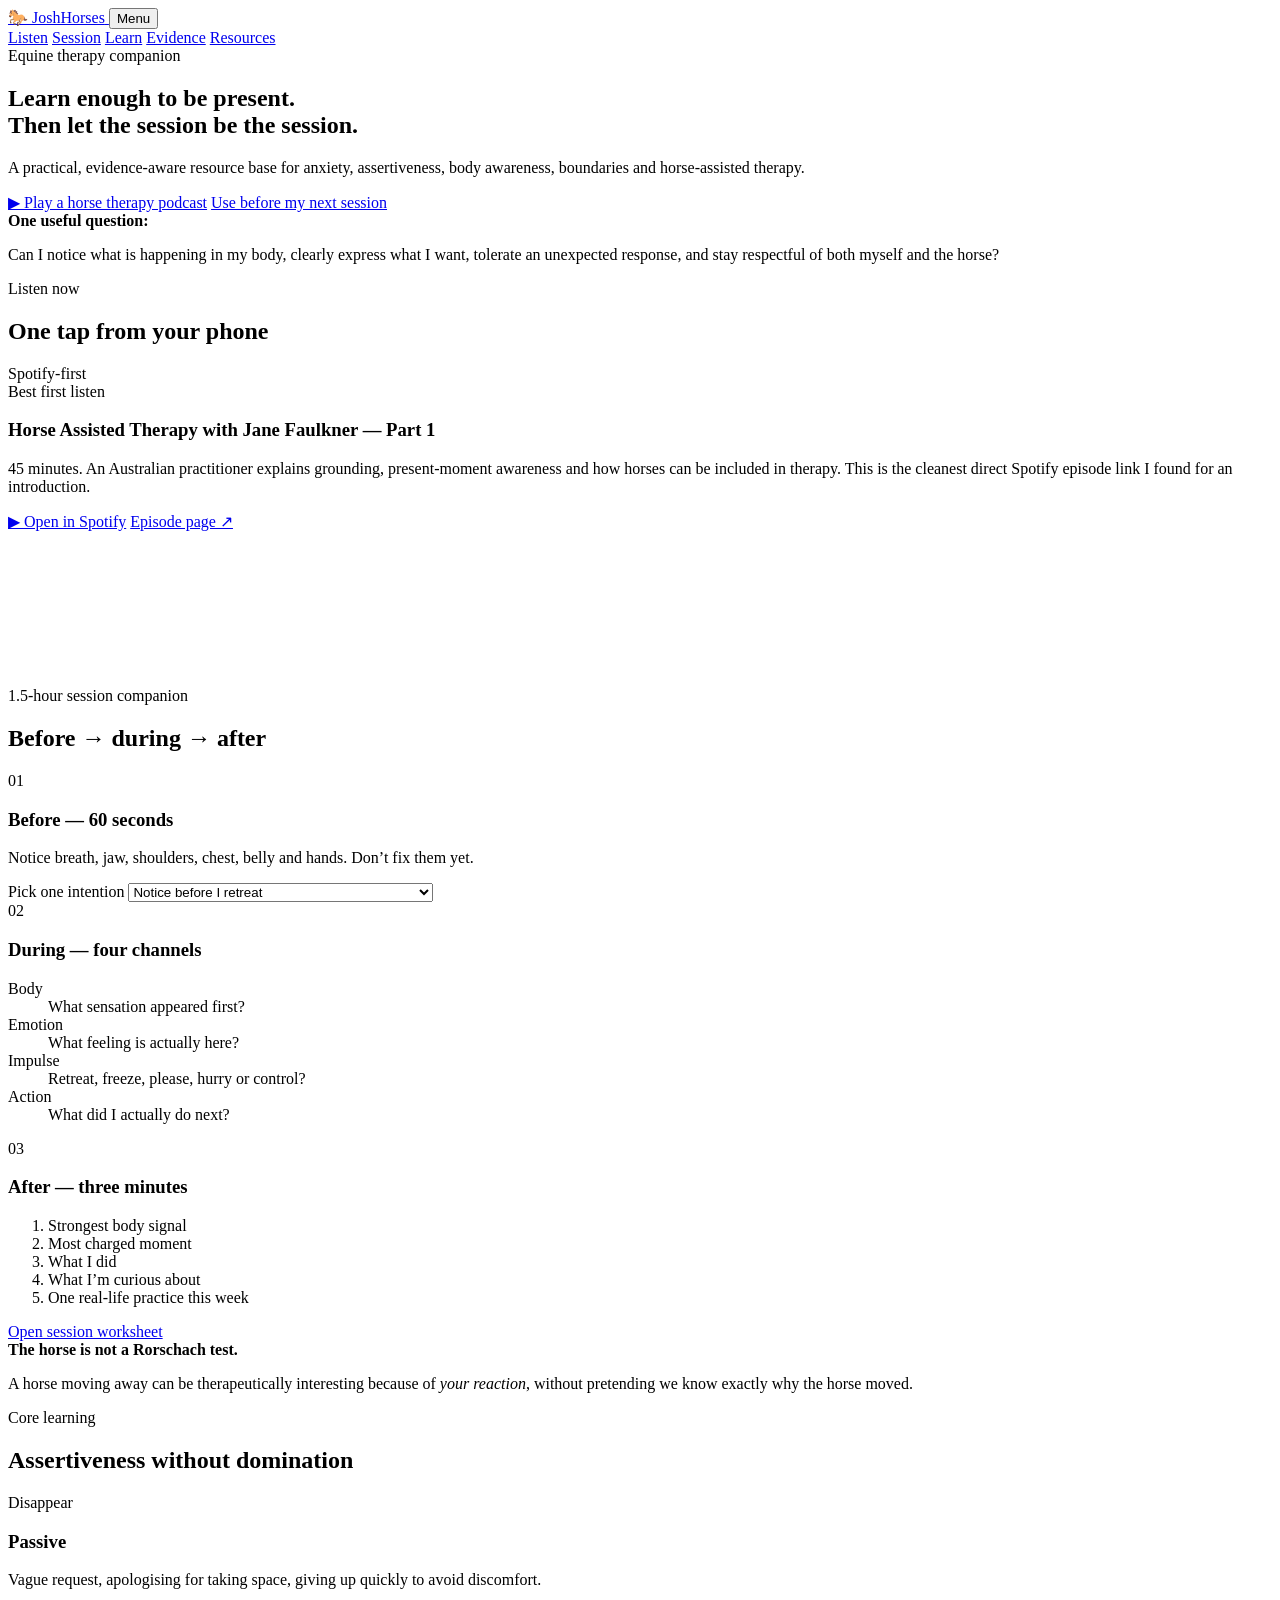
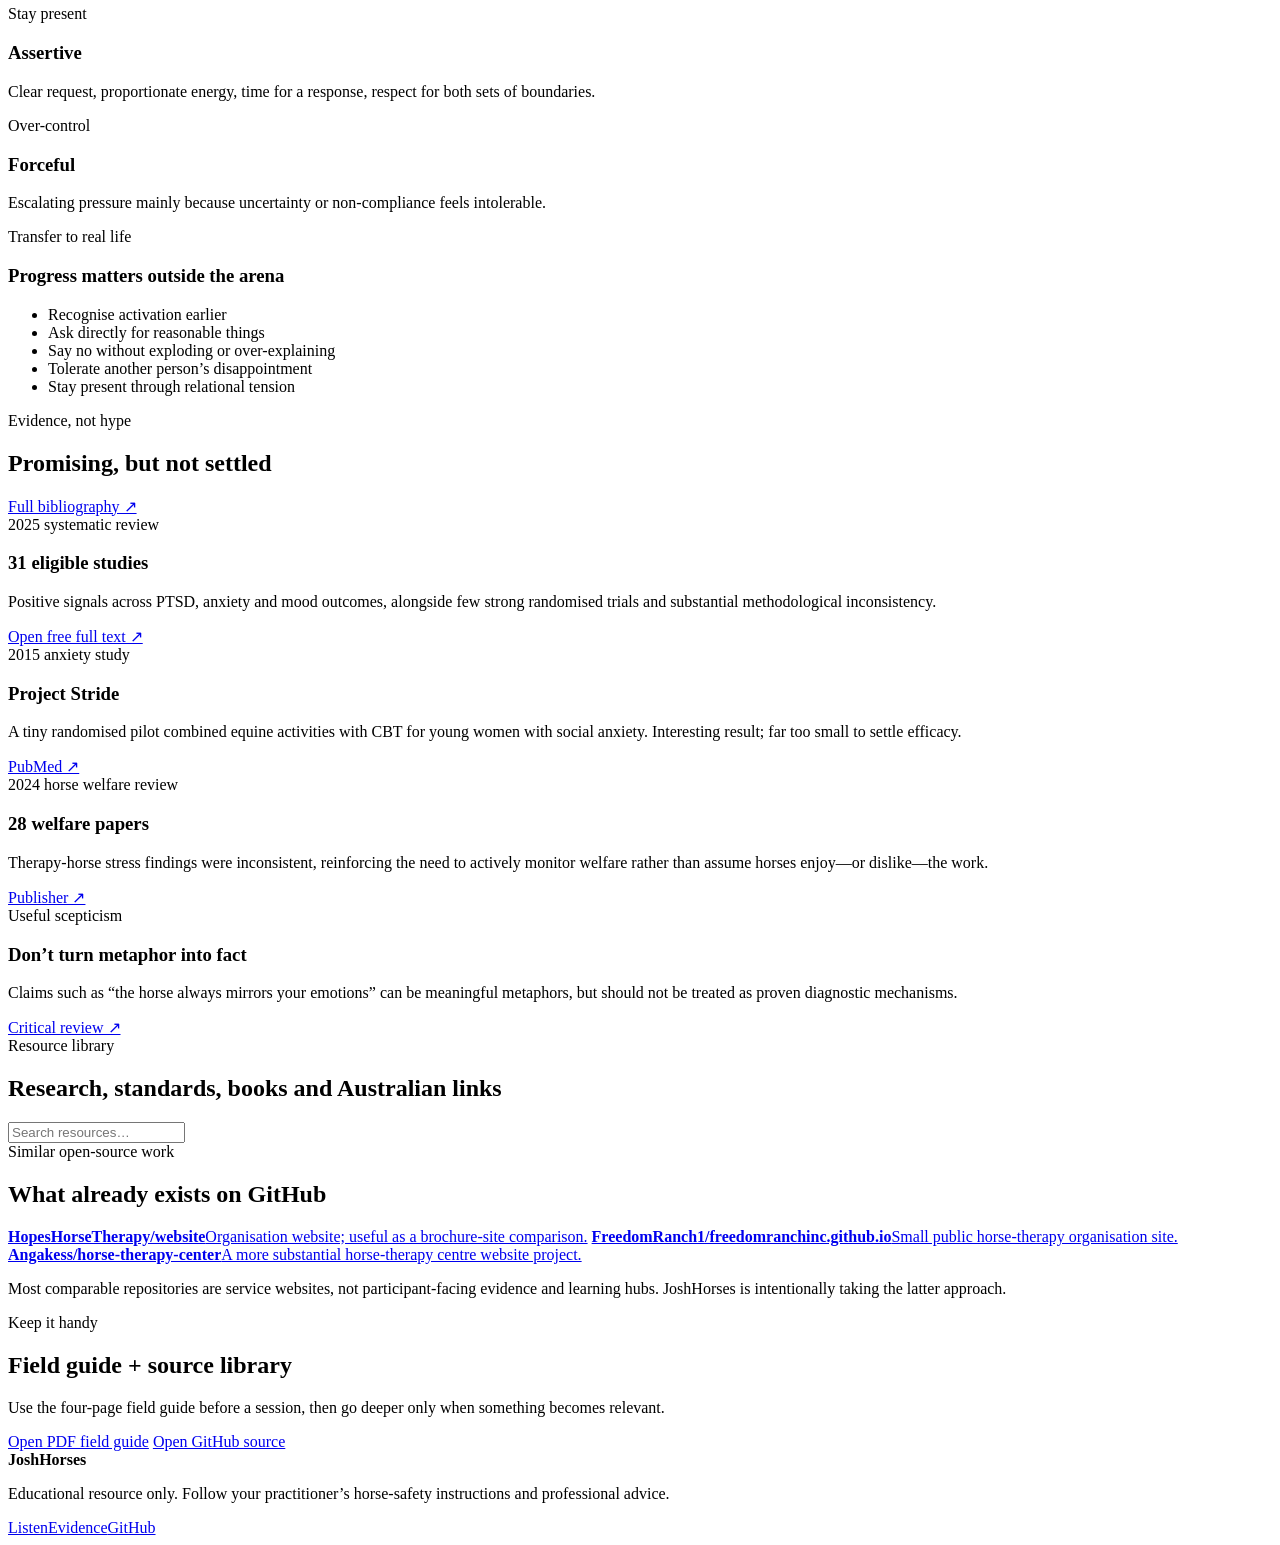
==== index.html @ ecd396d7 "Add mobile-first JoshHorses website" ====
<!doctype html>
<html lang="en-AU">
<head>
  <meta charset="utf-8" />
  <meta name="viewport" content="width=device-width, initial-scale=1, viewport-fit=cover" />
  <meta name="theme-color" content="#15382f" />
  <meta name="description" content="JoshHorses — a mobile-first equine-assisted therapy resource hub for listening, learning and session reflection." />
  <title>JoshHorses — Equine Therapy Companion</title>
  <link rel="preconnect" href="https://open.spotify.com" />
  <link rel="stylesheet" href="./styles.css" />
</head>
<body>
  <header class="topbar">
    <a class="brand" href="#home" aria-label="JoshHorses home">
      <span class="brand-mark" aria-hidden="true">🐎</span>
      <span>JoshHorses</span>
    </a>
    <button class="menu-btn" id="menuBtn" aria-expanded="false" aria-controls="mobileNav">Menu</button>
  </header>

  <nav class="mobile-nav" id="mobileNav" aria-label="Primary navigation">
    <a href="#listen">Listen</a>
    <a href="#session">Session</a>
    <a href="#learn">Learn</a>
    <a href="#evidence">Evidence</a>
    <a href="#resources">Resources</a>
  </nav>

  <main id="home">
    <section class="hero shell">
      <div class="eyebrow">Equine therapy companion</div>
      <h1>Learn enough to be present.<br><span>Then let the session be the session.</span></h1>
      <p class="lead">A practical, evidence-aware resource base for anxiety, assertiveness, body awareness, boundaries and horse-assisted therapy.</p>
      <div class="hero-actions">
        <a class="button primary" href="#listen">▶ Play a horse therapy podcast</a>
        <a class="button secondary" href="#session">Use before my next session</a>
      </div>
      <div class="principle-card">
        <strong>One useful question:</strong>
        <p>Can I notice what is happening in my body, clearly express what I want, tolerate an unexpected response, and stay respectful of both myself and the horse?</p>
      </div>
    </section>

    <section class="section shell" id="listen">
      <div class="section-heading">
        <div>
          <div class="eyebrow">Listen now</div>
          <h2>One tap from your phone</h2>
        </div>
        <span class="pill">Spotify-first</span>
      </div>

      <article class="featured-player">
        <div class="player-copy">
          <span class="rank">Best first listen</span>
          <h3>Horse Assisted Therapy with Jane Faulkner — Part 1</h3>
          <p>45 minutes. An Australian practitioner explains grounding, present-moment awareness and how horses can be included in therapy. This is the cleanest direct Spotify episode link I found for an introduction.</p>
          <div class="button-row">
            <a class="button primary" href="https://open.spotify.com/episode/5wGPapGp6mo71b4FYA3wBO" target="_blank" rel="noopener">▶ Open in Spotify</a>
            <a class="text-link" href="https://open.spotify.com/episode/5wGPapGp6mo71b4FYA3wBO" target="_blank" rel="noopener">Episode page ↗</a>
          </div>
        </div>
        <div class="embed-wrap">
          <iframe title="Spotify episode: Horse Assisted Therapy with Jane Faulkner" style="border-radius:12px" src="https://open.spotify.com/embed/episode/5wGPapGp6mo71b4FYA3wBO?utm_source=generator&theme=0" width="100%" height="152" frameborder="0" allowfullscreen="" allow="autoplay; clipboard-write; encrypted-media; fullscreen; picture-in-picture" loading="lazy"></iframe>
        </div>
      </article>

      <div class="podcast-grid" id="podcastGrid"></div>
    </section>

    <section class="section alt" id="session">
      <div class="shell">
        <div class="section-heading">
          <div>
            <div class="eyebrow">1.5-hour session companion</div>
            <h2>Before → during → after</h2>
          </div>
        </div>
        <div class="session-grid">
          <article class="step-card">
            <span class="step-num">01</span>
            <h3>Before — 60 seconds</h3>
            <p>Notice breath, jaw, shoulders, chest, belly and hands. Don’t fix them yet.</p>
            <label class="mini-label" for="intention">Pick one intention</label>
            <select id="intention">
              <option>Notice before I retreat</option>
              <option>Make one clear request</option>
              <option>Use enough energy without becoming forceful</option>
              <option>Notice what “no” feels like</option>
              <option>Stay present when I do not know what to do</option>
              <option>Let the horse respond instead of forcing a result</option>
            </select>
          </article>
          <article class="step-card">
            <span class="step-num">02</span>
            <h3>During — four channels</h3>
            <dl class="channels">
              <div><dt>Body</dt><dd>What sensation appeared first?</dd></div>
              <div><dt>Emotion</dt><dd>What feeling is actually here?</dd></div>
              <div><dt>Impulse</dt><dd>Retreat, freeze, please, hurry or control?</dd></div>
              <div><dt>Action</dt><dd>What did I actually do next?</dd></div>
            </dl>
          </article>
          <article class="step-card">
            <span class="step-num">03</span>
            <h3>After — three minutes</h3>
            <ol class="compact-list">
              <li>Strongest body signal</li>
              <li>Most charged moment</li>
              <li>What I did</li>
              <li>What I’m curious about</li>
              <li>One real-life practice this week</li>
            </ol>
            <a class="button small secondary" href="https://github.com/joshualparris/JoshHorses/blob/main/worksheets/session-notes.txt" target="_blank" rel="noopener">Open session worksheet</a>
          </article>
        </div>
        <aside class="callout warning">
          <strong>The horse is not a Rorschach test.</strong>
          <p>A horse moving away can be therapeutically interesting because of <em>your reaction</em>, without pretending we know exactly why the horse moved.</p>
        </aside>
      </div>
    </section>

    <section class="section shell" id="learn">
      <div class="section-heading">
        <div>
          <div class="eyebrow">Core learning</div>
          <h2>Assertiveness without domination</h2>
        </div>
      </div>
      <div class="spectrum">
        <article><span class="spectrum-label">Disappear</span><h3>Passive</h3><p>Vague request, apologising for taking space, giving up quickly to avoid discomfort.</p></article>
        <article class="center"><span class="spectrum-label">Stay present</span><h3>Assertive</h3><p>Clear request, proportionate energy, time for a response, respect for both sets of boundaries.</p></article>
        <article><span class="spectrum-label">Over-control</span><h3>Forceful</h3><p>Escalating pressure mainly because uncertainty or non-compliance feels intolerable.</p></article>
      </div>
      <div class="transfer-card">
        <div>
          <span class="eyebrow">Transfer to real life</span>
          <h3>Progress matters outside the arena</h3>
        </div>
        <ul class="check-list">
          <li>Recognise activation earlier</li>
          <li>Ask directly for reasonable things</li>
          <li>Say no without exploding or over-explaining</li>
          <li>Tolerate another person’s disappointment</li>
          <li>Stay present through relational tension</li>
        </ul>
      </div>
    </section>

    <section class="section alt" id="evidence">
      <div class="shell">
        <div class="section-heading">
          <div>
            <div class="eyebrow">Evidence, not hype</div>
            <h2>Promising, but not settled</h2>
          </div>
          <a class="text-link" href="https://github.com/joshualparris/JoshHorses/blob/main/resources/research-bibliography.md" target="_blank" rel="noopener">Full bibliography ↗</a>
        </div>
        <div class="evidence-grid">
          <article class="evidence-card strong"><span>2025 systematic review</span><h3>31 eligible studies</h3><p>Positive signals across PTSD, anxiety and mood outcomes, alongside few strong randomised trials and substantial methodological inconsistency.</p><a href="https://pmc.ncbi.nlm.nih.gov/articles/PMC12410245/" target="_blank" rel="noopener">Open free full text ↗</a></article>
          <article class="evidence-card"><span>2015 anxiety study</span><h3>Project Stride</h3><p>A tiny randomised pilot combined equine activities with CBT for young women with social anxiety. Interesting result; far too small to settle efficacy.</p><a href="https://pubmed.ncbi.nlm.nih.gov/26386749/" target="_blank" rel="noopener">PubMed ↗</a></article>
          <article class="evidence-card"><span>2024 horse welfare review</span><h3>28 welfare papers</h3><p>Therapy-horse stress findings were inconsistent, reinforcing the need to actively monitor welfare rather than assume horses enjoy—or dislike—the work.</p><a href="https://www.sciencedirect.com/science/article/pii/S0168159124002727" target="_blank" rel="noopener">Publisher ↗</a></article>
          <article class="evidence-card sceptical"><span>Useful scepticism</span><h3>Don’t turn metaphor into fact</h3><p>Claims such as “the horse always mirrors your emotions” can be meaningful metaphors, but should not be treated as proven diagnostic mechanisms.</p><a href="https://pubmed.ncbi.nlm.nih.gov/24953870/" target="_blank" rel="noopener">Critical review ↗</a></article>
        </div>
      </div>
    </section>

    <section class="section shell" id="resources">
      <div class="section-heading">
        <div>
          <div class="eyebrow">Resource library</div>
          <h2>Research, standards, books and Australian links</h2>
        </div>
        <input class="search" id="resourceSearch" type="search" placeholder="Search resources…" aria-label="Search resources" />
      </div>
      <div class="filter-row" id="filterRow" aria-label="Resource filters"></div>
      <div class="resource-grid" id="resourceGrid"></div>
    </section>

    <section class="section alt" id="repos">
      <div class="shell">
        <div class="section-heading">
          <div>
            <div class="eyebrow">Similar open-source work</div>
            <h2>What already exists on GitHub</h2>
          </div>
        </div>
        <div class="repo-grid">
          <a class="repo-card" href="https://github.com/HopesHorseTherapy/website" target="_blank" rel="noopener"><strong>HopesHorseTherapy/website</strong><span>Organisation website; useful as a brochure-site comparison.</span></a>
          <a class="repo-card" href="https://github.com/FreedomRanch1/freedomranchinc.github.io" target="_blank" rel="noopener"><strong>FreedomRanch1/freedomranchinc.github.io</strong><span>Small public horse-therapy organisation site.</span></a>
          <a class="repo-card" href="https://github.com/Angakess/horse-therapy-center" target="_blank" rel="noopener"><strong>Angakess/horse-therapy-center</strong><span>A more substantial horse-therapy centre website project.</span></a>
        </div>
        <p class="muted">Most comparable repositories are service websites, not participant-facing evidence and learning hubs. JoshHorses is intentionally taking the latter approach.</p>
      </div>
    </section>

    <section class="section shell download-panel">
      <div>
        <div class="eyebrow">Keep it handy</div>
        <h2>Field guide + source library</h2>
        <p>Use the four-page field guide before a session, then go deeper only when something becomes relevant.</p>
      </div>
      <div class="download-actions">
        <a class="button primary" href="./downloads/JoshHorses_Field_Guide.pdf" target="_blank">Open PDF field guide</a>
        <a class="button secondary" href="https://github.com/joshualparris/JoshHorses" target="_blank" rel="noopener">Open GitHub source</a>
      </div>
    </section>
  </main>

  <footer class="footer">
    <div class="shell footer-inner">
      <div><strong>JoshHorses</strong><p>Educational resource only. Follow your practitioner’s horse-safety instructions and professional advice.</p></div>
      <div class="footer-links"><a href="#listen">Listen</a><a href="#evidence">Evidence</a><a href="https://github.com/joshualparris/JoshHorses" target="_blank" rel="noopener">GitHub</a></div>
    </div>
  </footer>

  <script src="./app.js" defer></script>
</body>
</html>
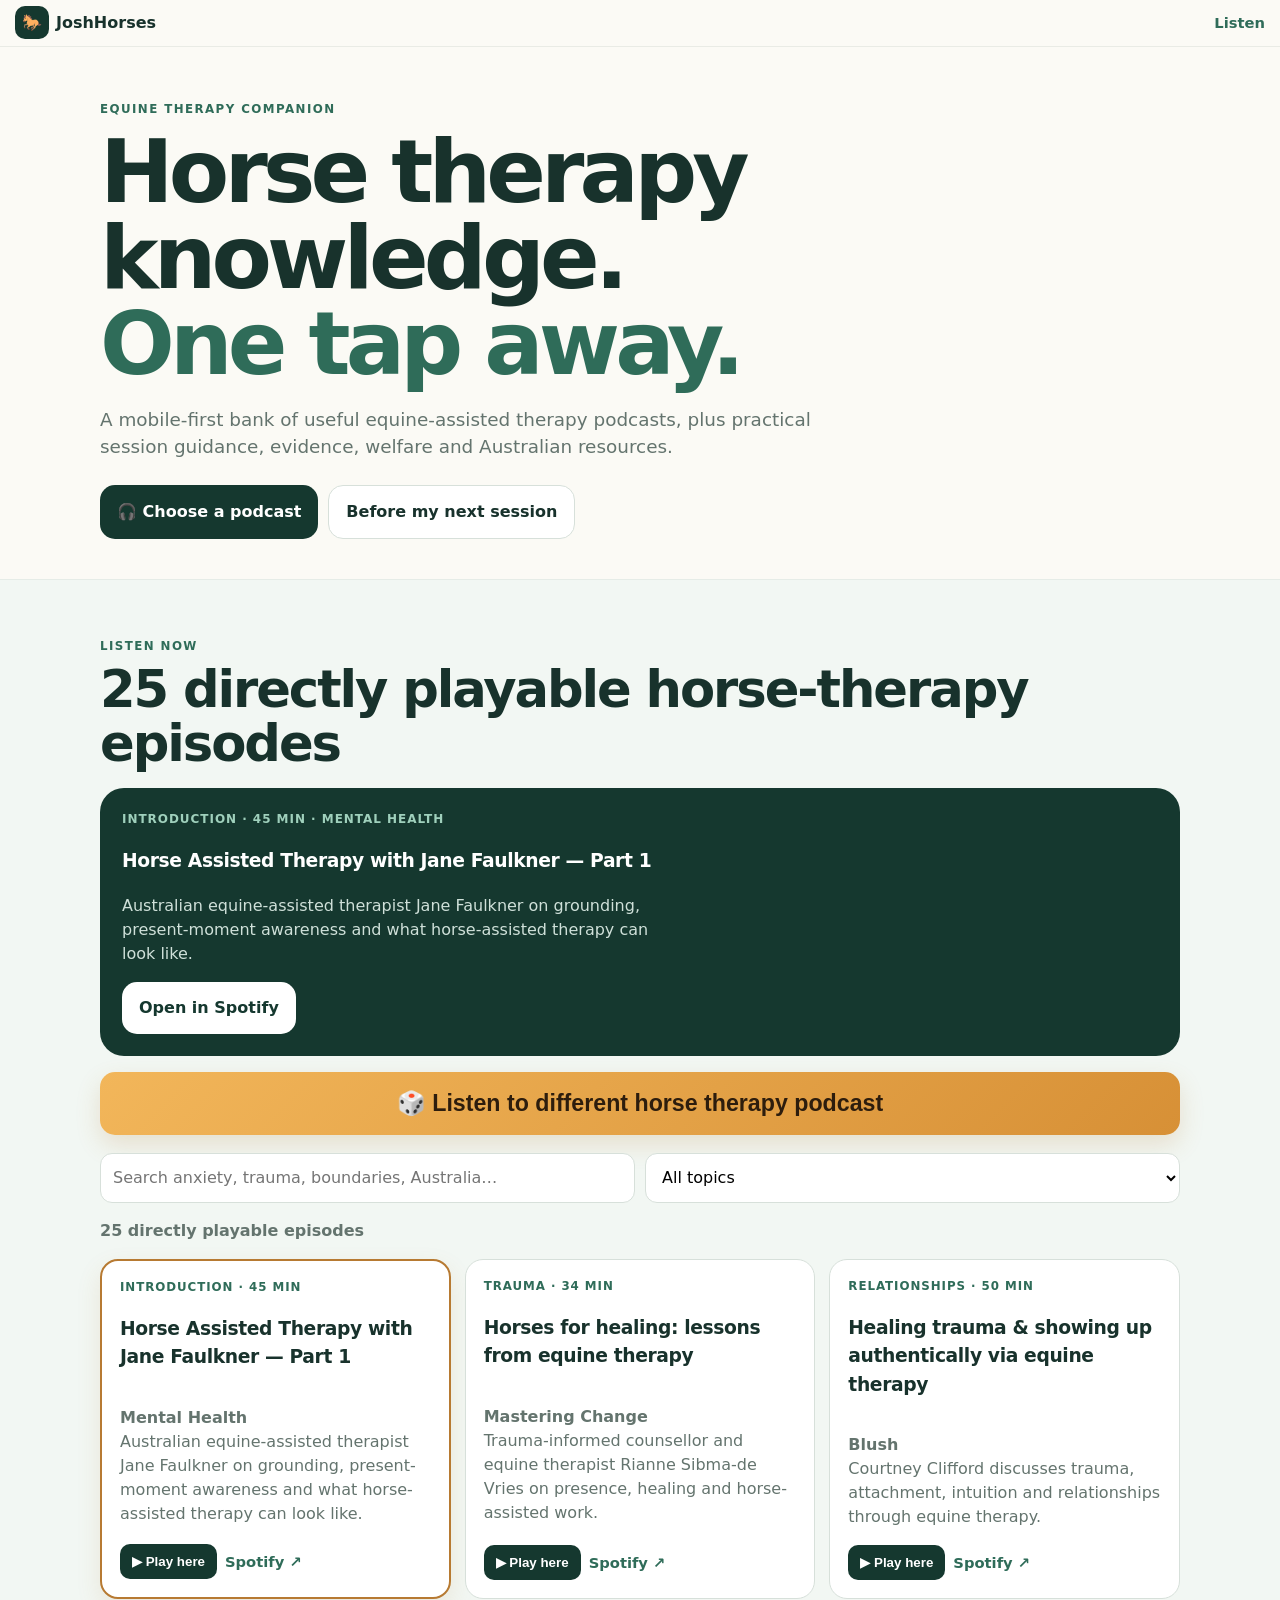
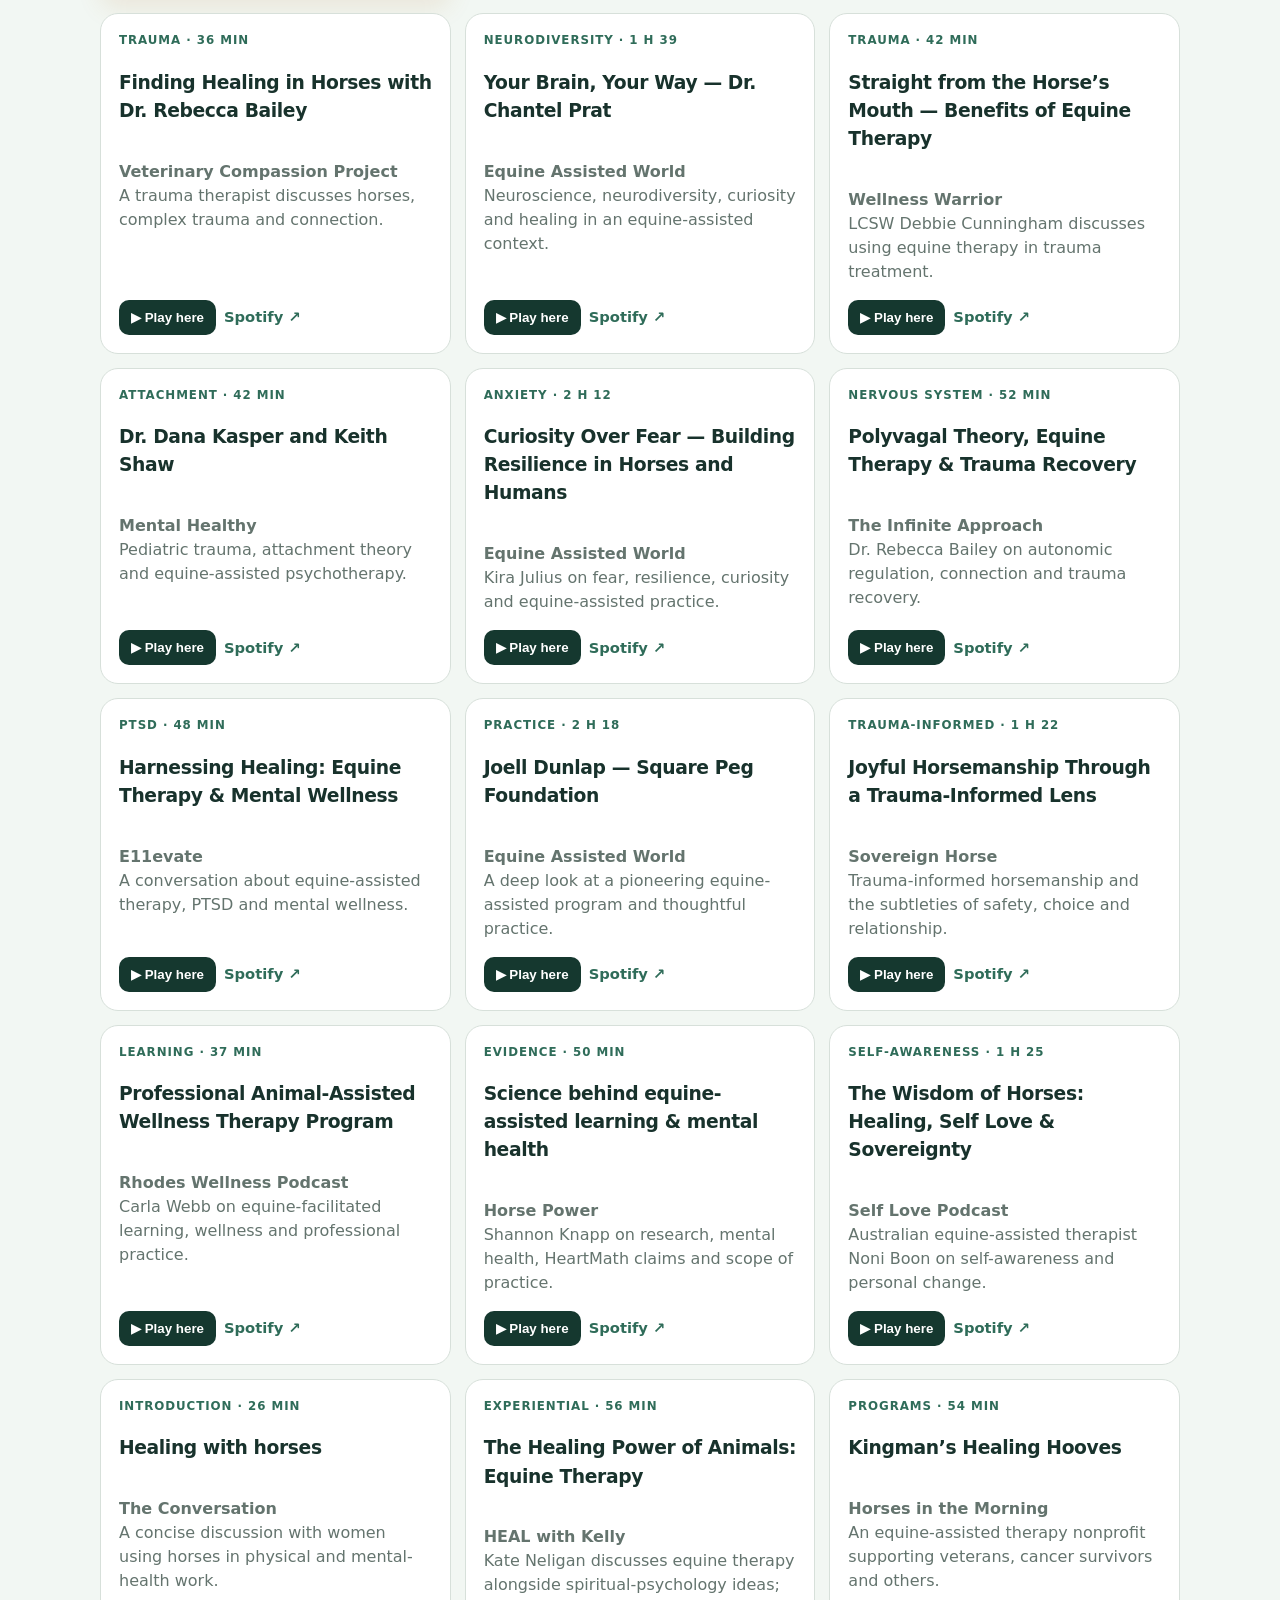
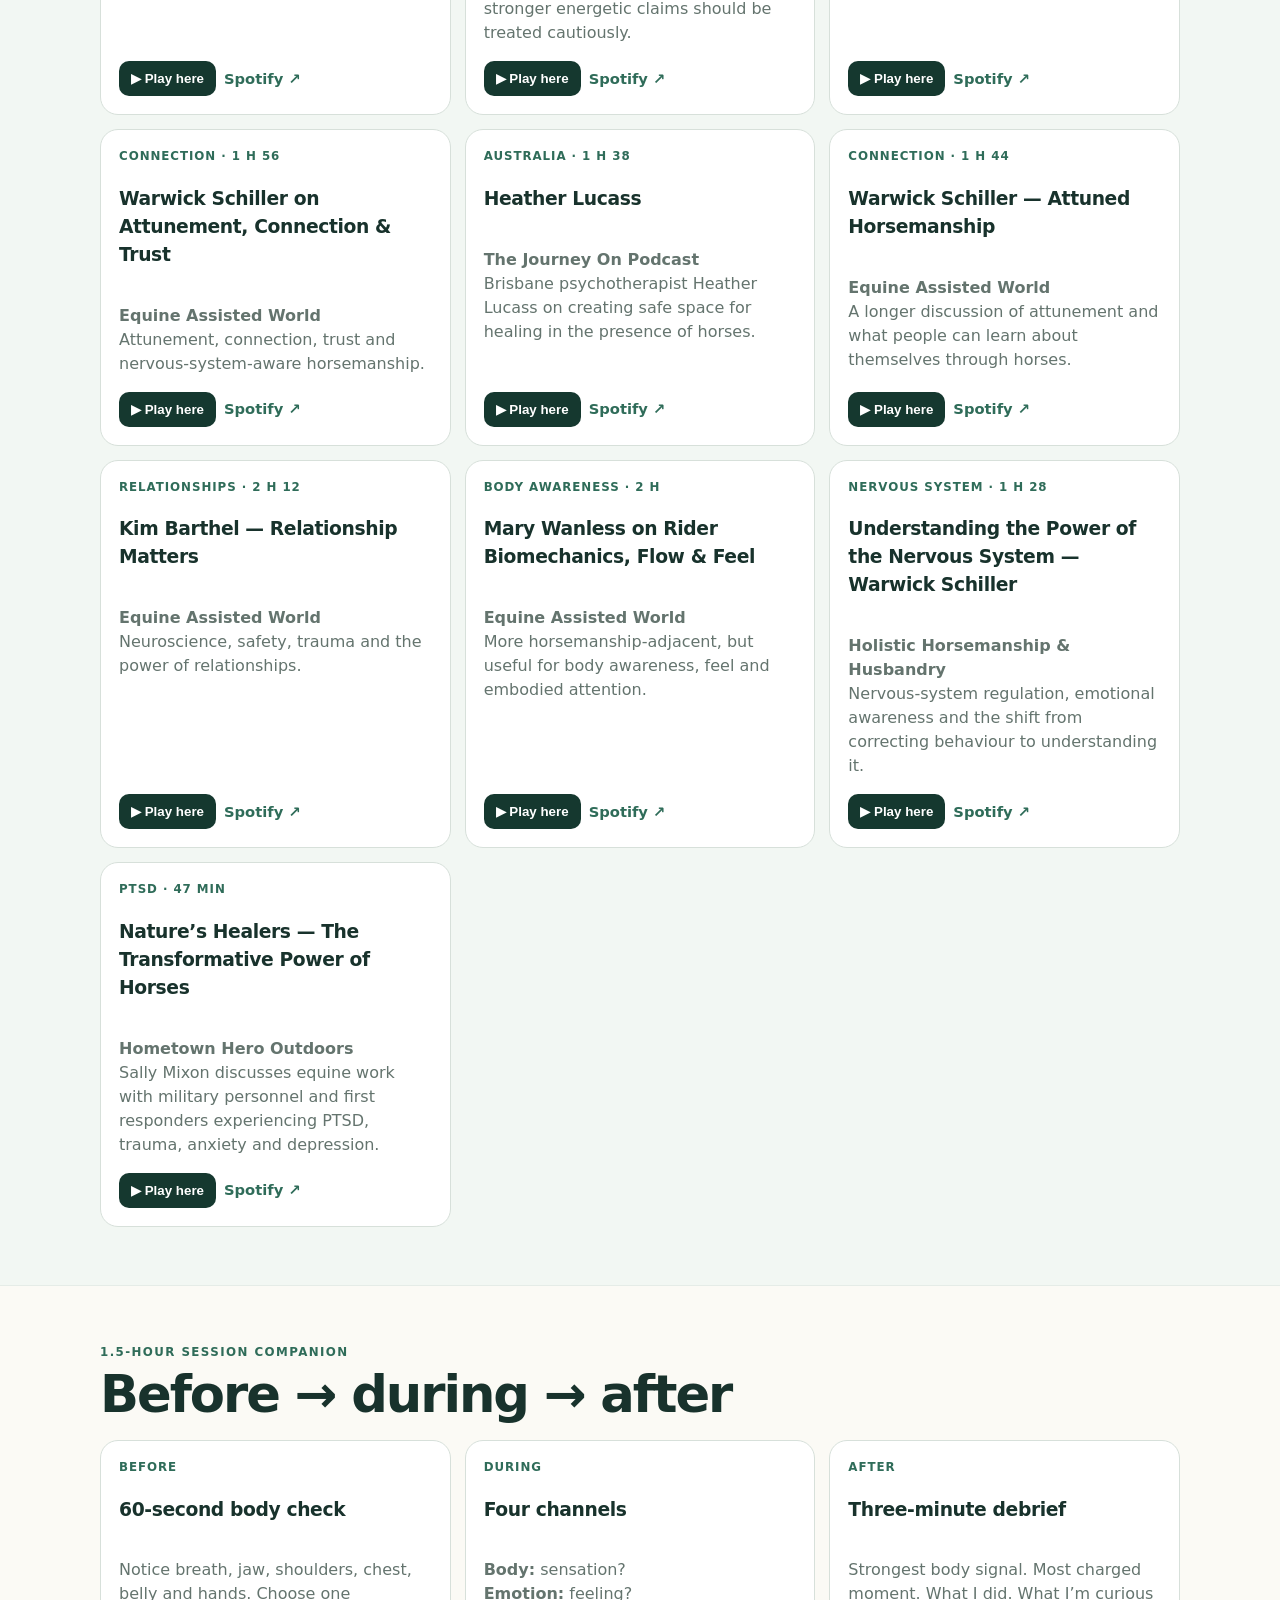
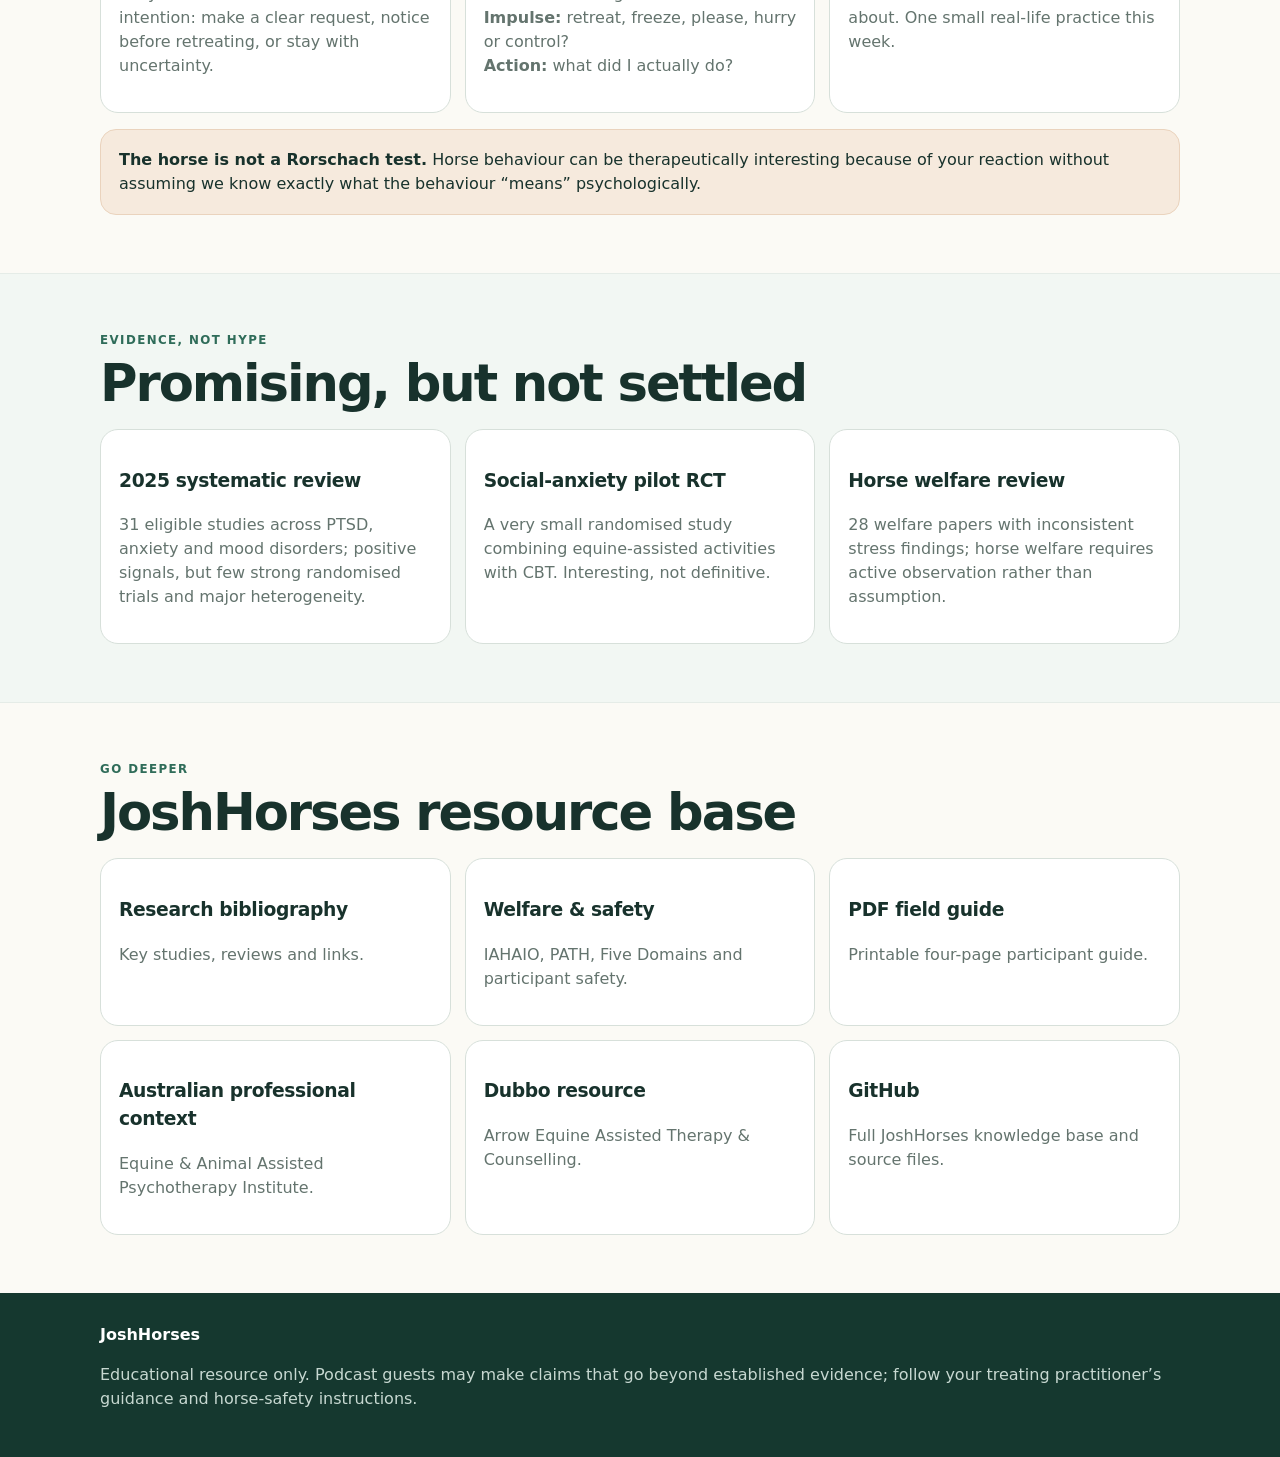
==== commit 18685435: "Upgrade site with 25-episode podcast bank and shuffle player" ====
--- a/index.html
+++ b/index.html
@@ -1,220 +1 @@
-<!doctype html>
-<html lang="en-AU">
-<head>
-  <meta charset="utf-8" />
-  <meta name="viewport" content="width=device-width, initial-scale=1, viewport-fit=cover" />
-  <meta name="theme-color" content="#15382f" />
-  <meta name="description" content="JoshHorses — a mobile-first equine-assisted therapy resource hub for listening, learning and session reflection." />
-  <title>JoshHorses — Equine Therapy Companion</title>
-  <link rel="preconnect" href="https://open.spotify.com" />
-  <link rel="stylesheet" href="./styles.css" />
-</head>
-<body>
-  <header class="topbar">
-    <a class="brand" href="#home" aria-label="JoshHorses home">
-      <span class="brand-mark" aria-hidden="true">🐎</span>
-      <span>JoshHorses</span>
-    </a>
-    <button class="menu-btn" id="menuBtn" aria-expanded="false" aria-controls="mobileNav">Menu</button>
-  </header>
-
-  <nav class="mobile-nav" id="mobileNav" aria-label="Primary navigation">
-    <a href="#listen">Listen</a>
-    <a href="#session">Session</a>
-    <a href="#learn">Learn</a>
-    <a href="#evidence">Evidence</a>
-    <a href="#resources">Resources</a>
-  </nav>
-
-  <main id="home">
-    <section class="hero shell">
-      <div class="eyebrow">Equine therapy companion</div>
-      <h1>Learn enough to be present.<br><span>Then let the session be the session.</span></h1>
-      <p class="lead">A practical, evidence-aware resource base for anxiety, assertiveness, body awareness, boundaries and horse-assisted therapy.</p>
-      <div class="hero-actions">
-        <a class="button primary" href="#listen">▶ Play a horse therapy podcast</a>
-        <a class="button secondary" href="#session">Use before my next session</a>
-      </div>
-      <div class="principle-card">
-        <strong>One useful question:</strong>
-        <p>Can I notice what is happening in my body, clearly express what I want, tolerate an unexpected response, and stay respectful of both myself and the horse?</p>
-      </div>
-    </section>
-
-    <section class="section shell" id="listen">
-      <div class="section-heading">
-        <div>
-          <div class="eyebrow">Listen now</div>
-          <h2>One tap from your phone</h2>
-        </div>
-        <span class="pill">Spotify-first</span>
-      </div>
-
-      <article class="featured-player">
-        <div class="player-copy">
-          <span class="rank">Best first listen</span>
-          <h3>Horse Assisted Therapy with Jane Faulkner — Part 1</h3>
-          <p>45 minutes. An Australian practitioner explains grounding, present-moment awareness and how horses can be included in therapy. This is the cleanest direct Spotify episode link I found for an introduction.</p>
-          <div class="button-row">
-            <a class="button primary" href="https://open.spotify.com/episode/5wGPapGp6mo71b4FYA3wBO" target="_blank" rel="noopener">▶ Open in Spotify</a>
-            <a class="text-link" href="https://open.spotify.com/episode/5wGPapGp6mo71b4FYA3wBO" target="_blank" rel="noopener">Episode page ↗</a>
-          </div>
-        </div>
-        <div class="embed-wrap">
-          <iframe title="Spotify episode: Horse Assisted Therapy with Jane Faulkner" style="border-radius:12px" src="https://open.spotify.com/embed/episode/5wGPapGp6mo71b4FYA3wBO?utm_source=generator&theme=0" width="100%" height="152" frameborder="0" allowfullscreen="" allow="autoplay; clipboard-write; encrypted-media; fullscreen; picture-in-picture" loading="lazy"></iframe>
-        </div>
-      </article>
-
-      <div class="podcast-grid" id="podcastGrid"></div>
-    </section>
-
-    <section class="section alt" id="session">
-      <div class="shell">
-        <div class="section-heading">
-          <div>
-            <div class="eyebrow">1.5-hour session companion</div>
-            <h2>Before → during → after</h2>
-          </div>
-        </div>
-        <div class="session-grid">
-          <article class="step-card">
-            <span class="step-num">01</span>
-            <h3>Before — 60 seconds</h3>
-            <p>Notice breath, jaw, shoulders, chest, belly and hands. Don’t fix them yet.</p>
-            <label class="mini-label" for="intention">Pick one intention</label>
-            <select id="intention">
-              <option>Notice before I retreat</option>
-              <option>Make one clear request</option>
-              <option>Use enough energy without becoming forceful</option>
-              <option>Notice what “no” feels like</option>
-              <option>Stay present when I do not know what to do</option>
-              <option>Let the horse respond instead of forcing a result</option>
-            </select>
-          </article>
-          <article class="step-card">
-            <span class="step-num">02</span>
-            <h3>During — four channels</h3>
-            <dl class="channels">
-              <div><dt>Body</dt><dd>What sensation appeared first?</dd></div>
-              <div><dt>Emotion</dt><dd>What feeling is actually here?</dd></div>
-              <div><dt>Impulse</dt><dd>Retreat, freeze, please, hurry or control?</dd></div>
-              <div><dt>Action</dt><dd>What did I actually do next?</dd></div>
-            </dl>
-          </article>
-          <article class="step-card">
-            <span class="step-num">03</span>
-            <h3>After — three minutes</h3>
-            <ol class="compact-list">
-              <li>Strongest body signal</li>
-              <li>Most charged moment</li>
-              <li>What I did</li>
-              <li>What I’m curious about</li>
-              <li>One real-life practice this week</li>
-            </ol>
-            <a class="button small secondary" href="https://github.com/joshualparris/JoshHorses/blob/main/worksheets/session-notes.txt" target="_blank" rel="noopener">Open session worksheet</a>
-          </article>
-        </div>
-        <aside class="callout warning">
-          <strong>The horse is not a Rorschach test.</strong>
-          <p>A horse moving away can be therapeutically interesting because of <em>your reaction</em>, without pretending we know exactly why the horse moved.</p>
-        </aside>
-      </div>
-    </section>
-
-    <section class="section shell" id="learn">
-      <div class="section-heading">
-        <div>
-          <div class="eyebrow">Core learning</div>
-          <h2>Assertiveness without domination</h2>
-        </div>
-      </div>
-      <div class="spectrum">
-        <article><span class="spectrum-label">Disappear</span><h3>Passive</h3><p>Vague request, apologising for taking space, giving up quickly to avoid discomfort.</p></article>
-        <article class="center"><span class="spectrum-label">Stay present</span><h3>Assertive</h3><p>Clear request, proportionate energy, time for a response, respect for both sets of boundaries.</p></article>
-        <article><span class="spectrum-label">Over-control</span><h3>Forceful</h3><p>Escalating pressure mainly because uncertainty or non-compliance feels intolerable.</p></article>
-      </div>
-      <div class="transfer-card">
-        <div>
-          <span class="eyebrow">Transfer to real life</span>
-          <h3>Progress matters outside the arena</h3>
-        </div>
-        <ul class="check-list">
-          <li>Recognise activation earlier</li>
-          <li>Ask directly for reasonable things</li>
-          <li>Say no without exploding or over-explaining</li>
-          <li>Tolerate another person’s disappointment</li>
-          <li>Stay present through relational tension</li>
-        </ul>
-      </div>
-    </section>
-
-    <section class="section alt" id="evidence">
-      <div class="shell">
-        <div class="section-heading">
-          <div>
-            <div class="eyebrow">Evidence, not hype</div>
-            <h2>Promising, but not settled</h2>
-          </div>
-          <a class="text-link" href="https://github.com/joshualparris/JoshHorses/blob/main/resources/research-bibliography.md" target="_blank" rel="noopener">Full bibliography ↗</a>
-        </div>
-        <div class="evidence-grid">
-          <article class="evidence-card strong"><span>2025 systematic review</span><h3>31 eligible studies</h3><p>Positive signals across PTSD, anxiety and mood outcomes, alongside few strong randomised trials and substantial methodological inconsistency.</p><a href="https://pmc.ncbi.nlm.nih.gov/articles/PMC12410245/" target="_blank" rel="noopener">Open free full text ↗</a></article>
-          <article class="evidence-card"><span>2015 anxiety study</span><h3>Project Stride</h3><p>A tiny randomised pilot combined equine activities with CBT for young women with social anxiety. Interesting result; far too small to settle efficacy.</p><a href="https://pubmed.ncbi.nlm.nih.gov/26386749/" target="_blank" rel="noopener">PubMed ↗</a></article>
-          <article class="evidence-card"><span>2024 horse welfare review</span><h3>28 welfare papers</h3><p>Therapy-horse stress findings were inconsistent, reinforcing the need to actively monitor welfare rather than assume horses enjoy—or dislike—the work.</p><a href="https://www.sciencedirect.com/science/article/pii/S0168159124002727" target="_blank" rel="noopener">Publisher ↗</a></article>
-          <article class="evidence-card sceptical"><span>Useful scepticism</span><h3>Don’t turn metaphor into fact</h3><p>Claims such as “the horse always mirrors your emotions” can be meaningful metaphors, but should not be treated as proven diagnostic mechanisms.</p><a href="https://pubmed.ncbi.nlm.nih.gov/24953870/" target="_blank" rel="noopener">Critical review ↗</a></article>
-        </div>
-      </div>
-    </section>
-
-    <section class="section shell" id="resources">
-      <div class="section-heading">
-        <div>
-          <div class="eyebrow">Resource library</div>
-          <h2>Research, standards, books and Australian links</h2>
-        </div>
-        <input class="search" id="resourceSearch" type="search" placeholder="Search resources…" aria-label="Search resources" />
-      </div>
-      <div class="filter-row" id="filterRow" aria-label="Resource filters"></div>
-      <div class="resource-grid" id="resourceGrid"></div>
-    </section>
-
-    <section class="section alt" id="repos">
-      <div class="shell">
-        <div class="section-heading">
-          <div>
-            <div class="eyebrow">Similar open-source work</div>
-            <h2>What already exists on GitHub</h2>
-          </div>
-        </div>
-        <div class="repo-grid">
-          <a class="repo-card" href="https://github.com/HopesHorseTherapy/website" target="_blank" rel="noopener"><strong>HopesHorseTherapy/website</strong><span>Organisation website; useful as a brochure-site comparison.</span></a>
-          <a class="repo-card" href="https://github.com/FreedomRanch1/freedomranchinc.github.io" target="_blank" rel="noopener"><strong>FreedomRanch1/freedomranchinc.github.io</strong><span>Small public horse-therapy organisation site.</span></a>
-          <a class="repo-card" href="https://github.com/Angakess/horse-therapy-center" target="_blank" rel="noopener"><strong>Angakess/horse-therapy-center</strong><span>A more substantial horse-therapy centre website project.</span></a>
-        </div>
-        <p class="muted">Most comparable repositories are service websites, not participant-facing evidence and learning hubs. JoshHorses is intentionally taking the latter approach.</p>
-      </div>
-    </section>
-
-    <section class="section shell download-panel">
-      <div>
-        <div class="eyebrow">Keep it handy</div>
-        <h2>Field guide + source library</h2>
-        <p>Use the four-page field guide before a session, then go deeper only when something becomes relevant.</p>
-      </div>
-      <div class="download-actions">
-        <a class="button primary" href="./downloads/JoshHorses_Field_Guide.pdf" target="_blank">Open PDF field guide</a>
-        <a class="button secondary" href="https://github.com/joshualparris/JoshHorses" target="_blank" rel="noopener">Open GitHub source</a>
-      </div>
-    </section>
-  </main>
-
-  <footer class="footer">
-    <div class="shell footer-inner">
-      <div><strong>JoshHorses</strong><p>Educational resource only. Follow your practitioner’s horse-safety instructions and professional advice.</p></div>
-      <div class="footer-links"><a href="#listen">Listen</a><a href="#evidence">Evidence</a><a href="https://github.com/joshualparris/JoshHorses" target="_blank" rel="noopener">GitHub</a></div>
-    </div>
-  </footer>
-
-  <script src="./app.js" defer></script>
-</body>
-</html>
+<!doctype html><html lang="en-AU"><head><meta charset="utf-8"><meta name="viewport" content="width=device-width,initial-scale=1,viewport-fit=cover"><meta name="theme-color" content="#15382f"><meta name="description" content="JoshHorses — equine therapy podcast bank, evidence and session companion."><title>JoshHorses — Horse Therapy Podcast Bank</title><style>:root{--deep:#15382f;--leaf:#2f6c59;--ink:#18322c;--muted:#64746e;--cream:#fbfaf5;--mist:#f2f7f3;--line:#d7e0da;--gold:#b77a32;--sage:#dce9df}*{box-sizing:border-box}html{scroll-behavior:smooth}body{margin:0;font-family:system-ui,-apple-system,Segoe UI,sans-serif;background:var(--cream);color:var(--ink);line-height:1.5}a{color:inherit}.wrap{width:min(1080px,calc(100% - 28px));margin:auto}.top{position:sticky;top:0;z-index:20;display:flex;justify-content:space-between;align-items:center;padding:11px 15px;background:#fbfaf5ee;backdrop-filter:blur(14px);border-bottom:1px solid #15382f14}.brand{font-weight:900;text-decoration:none}.brand b{background:var(--deep);color:white;border-radius:10px;padding:7px;margin-right:7px}.hero{padding:54px 0 40px}.eyebrow{font-size:.74rem;text-transform:uppercase;letter-spacing:.12em;font-weight:900;color:var(--leaf)}h1{font-size:clamp(2.6rem,8vw,5.5rem);line-height:.98;letter-spacing:-.055em;margin:10px 0 18px}h1 span{color:var(--leaf)}h2{font-size:clamp(2rem,5vw,3.2rem);letter-spacing:-.04em;line-height:1.05;margin:7px 0 18px}h3{letter-spacing:-.02em}.lead{font-size:1.15rem;color:var(--muted);max-width:760px}.btn{border:0;border-radius:15px;padding:14px 17px;font-weight:900;font-size:1rem;text-decoration:none;display:inline-flex;justify-content:center;align-items:center;cursor:pointer}.primary{background:var(--deep);color:white}.secondary{background:white;border:1px solid var(--line)}.hero-actions{display:flex;gap:10px;flex-wrap:wrap;margin-top:24px}.section{padding:58px 0}.alt{background:var(--mist);border-block:1px solid #e5ece7}.player{background:var(--deep);color:white;border-radius:24px;padding:22px;display:grid;grid-template-columns:1.1fr .9fr;gap:22px;align-items:center}.player p{color:#cfe0d9}.player .meta{color:#9fd0bc;font-weight:900;text-transform:uppercase;font-size:.75rem;letter-spacing:.08em}.player .open{background:white;color:var(--deep)}.shuffle{display:block;width:100%;margin:16px 0 18px;background:linear-gradient(135deg,#f2b65a,#d79036);color:#2d1d0d;font-size:clamp(1.08rem,4vw,1.45rem);padding:18px;box-shadow:0 10px 24px #b77a3230}.tools{display:flex;gap:10px;margin:18px 0 8px}.tools input,.tools select{width:100%;padding:12px;border-radius:12px;border:1px solid var(--line);font:inherit;background:white}.count{color:var(--muted);font-weight:750}.grid{display:grid;grid-template-columns:repeat(3,1fr);gap:14px}.card{background:white;border:1px solid var(--line);border-radius:18px;padding:18px;display:flex;flex-direction:column}.card .meta{font-size:.74rem;text-transform:uppercase;letter-spacing:.08em;font-weight:900;color:var(--leaf)}.card p{color:var(--muted);flex:1}.card.playing{border:2px solid var(--gold);box-shadow:0 10px 24px #b77a3220}.actions{display:flex;gap:8px;align-items:center}.play{border:0;background:var(--deep);color:white;border-radius:10px;padding:10px 12px;font-weight:850;cursor:pointer}.openlink{font-weight:850;color:var(--leaf);text-decoration:none;font-size:.92rem}.triptych{display:grid;grid-template-columns:repeat(3,1fr);gap:14px}.triptych .card{min-height:210px}.quote{padding:18px;border-radius:16px;background:#f6eadd;border:1px solid #ead3bd;margin-top:16px}.resources{display:grid;grid-template-columns:repeat(3,1fr);gap:14px}.resources a{text-decoration:none}.resource{background:white;border:1px solid var(--line);padding:18px;border-radius:18px;height:100%}.resource p{color:var(--muted)}footer{padding:30px 0;background:var(--deep);color:white}footer p{color:#c7d8d1}@media(max-width:800px){.player,.grid,.triptych,.resources{grid-template-columns:1fr}.hero{padding-top:40px}.section{padding:46px 0}.tools{flex-direction:column}.btn{width:100%}.player{padding:18px}}</style></head><body><header class="top"><a class="brand" href="#"><b>🐎</b>JoshHorses</a><a href="#listen" class="openlink">Listen</a></header><main><section class="hero wrap"><div class="eyebrow">Equine therapy companion</div><h1>Horse therapy knowledge.<br><span>One tap away.</span></h1><p class="lead">A mobile-first bank of useful equine-assisted therapy podcasts, plus practical session guidance, evidence, welfare and Australian resources.</p><div class="hero-actions"><a href="#listen" class="btn primary">🎧 Choose a podcast</a><a href="#session" class="btn secondary">Before my next session</a></div></section><section class="section alt" id="listen"><div class="wrap"><div class="eyebrow">Listen now</div><h2>25 directly playable horse-therapy episodes</h2><article class="player"><div><div id="playerMeta" class="meta">Introduction · 45 min · Mental Health</div><h3 id="playerTitle">Horse Assisted Therapy with Jane Faulkner — Part 1</h3><p id="playerDesc">Australian equine-assisted therapist Jane Faulkner on grounding, present-moment awareness and what horse-assisted therapy can look like.</p><a id="playerOpen" class="btn open" target="_blank" rel="noopener" href="https://open.spotify.com/episode/5wGPapGp6mo71b4FYA3wBO">Open in Spotify</a></div><iframe id="playerFrame" title="Spotify horse therapy episode" style="border-radius:12px" src="https://open.spotify.com/embed/episode/5wGPapGp6mo71b4FYA3wBO?theme=0" width="100%" height="152" frameborder="0" allow="autoplay; clipboard-write; encrypted-media; fullscreen; picture-in-picture" loading="lazy"></iframe></article><button id="shuffle" class="btn shuffle">🎲 Listen to different horse therapy podcast</button><div class="tools"><input id="search" type="search" placeholder="Search anxiety, trauma, boundaries, Australia…"><select id="filter"></select></div><p id="count" class="count"></p><div id="bank" class="grid"></div></div></section><section class="section wrap" id="session"><div class="eyebrow">1.5-hour session companion</div><h2>Before → during → after</h2><div class="triptych"><article class="card"><div class="meta">Before</div><h3>60-second body check</h3><p>Notice breath, jaw, shoulders, chest, belly and hands. Choose one intention: make a clear request, notice before retreating, or stay with uncertainty.</p></article><article class="card"><div class="meta">During</div><h3>Four channels</h3><p><strong>Body:</strong> sensation?<br><strong>Emotion:</strong> feeling?<br><strong>Impulse:</strong> retreat, freeze, please, hurry or control?<br><strong>Action:</strong> what did I actually do?</p></article><article class="card"><div class="meta">After</div><h3>Three-minute debrief</h3><p>Strongest body signal. Most charged moment. What I did. What I’m curious about. One small real-life practice this week.</p></article></div><div class="quote"><strong>The horse is not a Rorschach test.</strong> Horse behaviour can be therapeutically interesting because of your reaction without assuming we know exactly what the behaviour “means” psychologically.</div></section><section class="section alt"><div class="wrap"><div class="eyebrow">Evidence, not hype</div><h2>Promising, but not settled</h2><div class="resources"><a href="https://pmc.ncbi.nlm.nih.gov/articles/PMC12410245/" target="_blank"><article class="resource"><h3>2025 systematic review</h3><p>31 eligible studies across PTSD, anxiety and mood disorders; positive signals, but few strong randomised trials and major heterogeneity.</p></article></a><a href="https://pubmed.ncbi.nlm.nih.gov/26386749/" target="_blank"><article class="resource"><h3>Social-anxiety pilot RCT</h3><p>A very small randomised study combining equine-assisted activities with CBT. Interesting, not definitive.</p></article></a><a href="https://www.sciencedirect.com/science/article/pii/S0168159124002727" target="_blank"><article class="resource"><h3>Horse welfare review</h3><p>28 welfare papers with inconsistent stress findings; horse welfare requires active observation rather than assumption.</p></article></a></div></div></section><section class="section wrap"><div class="eyebrow">Go deeper</div><h2>JoshHorses resource base</h2><div class="resources"><a href="https://github.com/joshualparris/JoshHorses/blob/main/resources/research-bibliography.md" target="_blank"><article class="resource"><h3>Research bibliography</h3><p>Key studies, reviews and links.</p></article></a><a href="https://github.com/joshualparris/JoshHorses/blob/main/resources/horse-welfare-and-safety.md" target="_blank"><article class="resource"><h3>Welfare & safety</h3><p>IAHAIO, PATH, Five Domains and participant safety.</p></article></a><a href="https://raw.githubusercontent.com/joshualparris/JoshHorses/main/downloads/JoshHorses_Field_Guide.pdf" target="_blank"><article class="resource"><h3>PDF field guide</h3><p>Printable four-page participant guide.</p></article></a><a href="https://www.equinepsychotherapy.net.au/" target="_blank"><article class="resource"><h3>Australian professional context</h3><p>Equine & Animal Assisted Psychotherapy Institute.</p></article></a><a href="https://www.arrowequinetherapy.com.au/" target="_blank"><article class="resource"><h3>Dubbo resource</h3><p>Arrow Equine Assisted Therapy & Counselling.</p></article></a><a href="https://github.com/joshualparris/JoshHorses" target="_blank"><article class="resource"><h3>GitHub</h3><p>Full JoshHorses knowledge base and source files.</p></article></a></div></section></main><footer><div class="wrap"><strong>JoshHorses</strong><p>Educational resource only. Podcast guests may make claims that go beyond established evidence; follow your treating practitioner’s guidance and horse-safety instructions.</p></div></footer><script>const episodes=[{"id":"5wGPapGp6mo71b4FYA3wBO","cat":"Introduction","duration":"45 min","title":"Horse Assisted Therapy with Jane Faulkner — Part 1","show":"Mental Health","text":"Australian equine-assisted therapist Jane Faulkner on grounding, present-moment awareness and what horse-assisted therapy can look like."},{"id":"3wCSMgGdENUvoTlOY9YKMt","cat":"Trauma","duration":"34 min","title":"Horses for healing: lessons from equine therapy","show":"Mastering Change","text":"Trauma-informed counsellor and equine therapist Rianne Sibma-de Vries on presence, healing and horse-assisted work."},{"id":"23LJ06VD7CrZzutHT1SAb0","cat":"Relationships","duration":"50 min","title":"Healing trauma & showing up authentically via equine therapy","show":"Blush","text":"Courtney Clifford discusses trauma, attachment, intuition and relationships through equine therapy."},{"id":"1onSXutVQdYDVC4HlTUaGl","cat":"Trauma","duration":"36 min","title":"Finding Healing in Horses with Dr. Rebecca Bailey","show":"Veterinary Compassion Project","text":"A trauma therapist discusses horses, complex trauma and connection."},{"id":"3GyriK95G8BiUjKhqaeCvA","cat":"Neurodiversity","duration":"1 h 39","title":"Your Brain, Your Way — Dr. Chantel Prat","show":"Equine Assisted World","text":"Neuroscience, neurodiversity, curiosity and healing in an equine-assisted context."},{"id":"5HgzKKSysUN1UzeUsP5EHz","cat":"Trauma","duration":"42 min","title":"Straight from the Horse’s Mouth — Benefits of Equine Therapy","show":"Wellness Warrior","text":"LCSW Debbie Cunningham discusses using equine therapy in trauma treatment."},{"id":"7qVry7mesO5arLHdlBPyj4","cat":"Attachment","duration":"42 min","title":"Dr. Dana Kasper and Keith Shaw","show":"Mental Healthy","text":"Pediatric trauma, attachment theory and equine-assisted psychotherapy."},{"id":"4h4BWaud6wI2t2Ekef9HDp","cat":"Anxiety","duration":"2 h 12","title":"Curiosity Over Fear — Building Resilience in Horses and Humans","show":"Equine Assisted World","text":"Kira Julius on fear, resilience, curiosity and equine-assisted practice."},{"id":"0FQwVFlFAU1FuUfk7dS5Pj","cat":"Nervous system","duration":"52 min","title":"Polyvagal Theory, Equine Therapy & Trauma Recovery","show":"The Infinite Approach","text":"Dr. Rebecca Bailey on autonomic regulation, connection and trauma recovery."},{"id":"2yN7DOfg9ZQidRWQMdslyw","cat":"PTSD","duration":"48 min","title":"Harnessing Healing: Equine Therapy & Mental Wellness","show":"E11evate","text":"A conversation about equine-assisted therapy, PTSD and mental wellness."},{"id":"7h760P0KUxsg3DOxwTSAQa","cat":"Practice","duration":"2 h 18","title":"Joell Dunlap — Square Peg Foundation","show":"Equine Assisted World","text":"A deep look at a pioneering equine-assisted program and thoughtful practice."},{"id":"63ZQsvqD2MqwRfLS08Jtc1","cat":"Trauma-informed","duration":"1 h 22","title":"Joyful Horsemanship Through a Trauma-Informed Lens","show":"Sovereign Horse","text":"Trauma-informed horsemanship and the subtleties of safety, choice and relationship."},{"id":"6fbs3SpXAtQo9SCvOSNski","cat":"Learning","duration":"37 min","title":"Professional Animal-Assisted Wellness Therapy Program","show":"Rhodes Wellness Podcast","text":"Carla Webb on equine-facilitated learning, wellness and professional practice."},{"id":"4jWaISYMPIYTAJ9Ru8hj6v","cat":"Evidence","duration":"50 min","title":"Science behind equine-assisted learning & mental health","show":"Horse Power","text":"Shannon Knapp on research, mental health, HeartMath claims and scope of practice."},{"id":"1Ro2BaUCDGNuS7jctksmR7","cat":"Self-awareness","duration":"1 h 25","title":"The Wisdom of Horses: Healing, Self Love & Sovereignty","show":"Self Love Podcast","text":"Australian equine-assisted therapist Noni Boon on self-awareness and personal change."},{"id":"6lyfieL25pLG3vilBOxavd","cat":"Introduction","duration":"26 min","title":"Healing with horses","show":"The Conversation","text":"A concise discussion with women using horses in physical and mental-health work."},{"id":"47rJ52lwBSxvUC7CC5TZrX","cat":"Experiential","duration":"56 min","title":"The Healing Power of Animals: Equine Therapy","show":"HEAL with Kelly","text":"Kate Neligan discusses equine therapy alongside spiritual-psychology ideas; stronger energetic claims should be treated cautiously."},{"id":"2MWpBfQ6UnI90lTVEwdi8I","cat":"Programs","duration":"54 min","title":"Kingman’s Healing Hooves","show":"Horses in the Morning","text":"An equine-assisted therapy nonprofit supporting veterans, cancer survivors and others."},{"id":"05kJfYDSI8S6jmKBl0yp63","cat":"Connection","duration":"1 h 56","title":"Warwick Schiller on Attunement, Connection & Trust","show":"Equine Assisted World","text":"Attunement, connection, trust and nervous-system-aware horsemanship."},{"id":"3ug9FRDuFC8oG8ZJBQ6jjN","cat":"Australia","duration":"1 h 38","title":"Heather Lucass","show":"The Journey On Podcast","text":"Brisbane psychotherapist Heather Lucass on creating safe space for healing in the presence of horses."},{"id":"3IhCmHFNJLrmcVv1hcwWLX","cat":"Connection","duration":"1 h 44","title":"Warwick Schiller — Attuned Horsemanship","show":"Equine Assisted World","text":"A longer discussion of attunement and what people can learn about themselves through horses."},{"id":"0yRVWxonKdGxEHILVBxKdG","cat":"Relationships","duration":"2 h 12","title":"Kim Barthel — Relationship Matters","show":"Equine Assisted World","text":"Neuroscience, safety, trauma and the power of relationships."},{"id":"0aIJPnCQAHCiHESsEpUNih","cat":"Body awareness","duration":"2 h","title":"Mary Wanless on Rider Biomechanics, Flow & Feel","show":"Equine Assisted World","text":"More horsemanship-adjacent, but useful for body awareness, feel and embodied attention."},{"id":"4tLu6sNdGk0xFFuGi3NSZu","cat":"Nervous system","duration":"1 h 28","title":"Understanding the Power of the Nervous System — Warwick Schiller","show":"Holistic Horsemanship & Husbandry","text":"Nervous-system regulation, emotional awareness and the shift from correcting behaviour to understanding it."},{"id":"5DmetZvAMl1FWqZGSvXEVB","cat":"PTSD","duration":"47 min","title":"Nature’s Healers — The Transformative Power of Horses","show":"Hometown Hero Outdoors","text":"Sally Mixon discusses equine work with military personnel and first responders experiencing PTSD, trauma, anxiety and depression."}];let current=0;const title=document.getElementById('playerTitle'),desc=document.getElementById('playerDesc'),meta=document.getElementById('playerMeta'),frame=document.getElementById('playerFrame'),open=document.getElementById('playerOpen'),bank=document.getElementById('bank'),search=document.getElementById('search'),filter=document.getElementById('filter'),count=document.getElementById('count');const cats=[...new Set(episodes.map(e=>e.cat))].sort();filter.innerHTML='<option>All topics</option>'+cats.map(c=>`<option>${c}</option>`).join('');function url(e){return `https://open.spotify.com/episode/${e.id}`}function play(i,scroll=true){current=i;const e=episodes[i];title.textContent=e.title;desc.textContent=e.text;meta.textContent=`${e.cat} · ${e.duration} · ${e.show}`;frame.src=`https://open.spotify.com/embed/episode/${e.id}?theme=0`;open.href=url(e);render();if(scroll)document.getElementById('listen').scrollIntoView({behavior:'smooth'})}function random(){let n=current;while(n===current&&episodes.length>1)n=Math.floor(Math.random()*episodes.length);play(n,false)}function render(){const q=search.value.toLowerCase().trim(),c=filter.value;const rows=episodes.map((e,i)=>({...e,i})).filter(e=>(c==='All topics'||e.cat===c)&&(!q||`${e.title} ${e.show} ${e.text} ${e.cat}`.toLowerCase().includes(q)));count.textContent=`${rows.length} directly playable episode${rows.length===1?'':'s'}`;bank.innerHTML=rows.map(e=>`<article class="card ${e.i===current?'playing':''}"><div class="meta">${e.cat} · ${e.duration}</div><h3>${e.title}</h3><p><strong>${e.show}</strong><br>${e.text}</p><div class="actions"><button class="play" data-i="${e.i}">▶ Play here</button><a class="openlink" href="${url(e)}" target="_blank" rel="noopener">Spotify ↗</a></div></article>`).join('')}bank.addEventListener('click',e=>{const b=e.target.closest('.play');if(b)play(Number(b.dataset.i))});search.addEventListener('input',render);filter.addEventListener('change',render);document.getElementById('shuffle').addEventListener('click',random);render();</script></body></html>
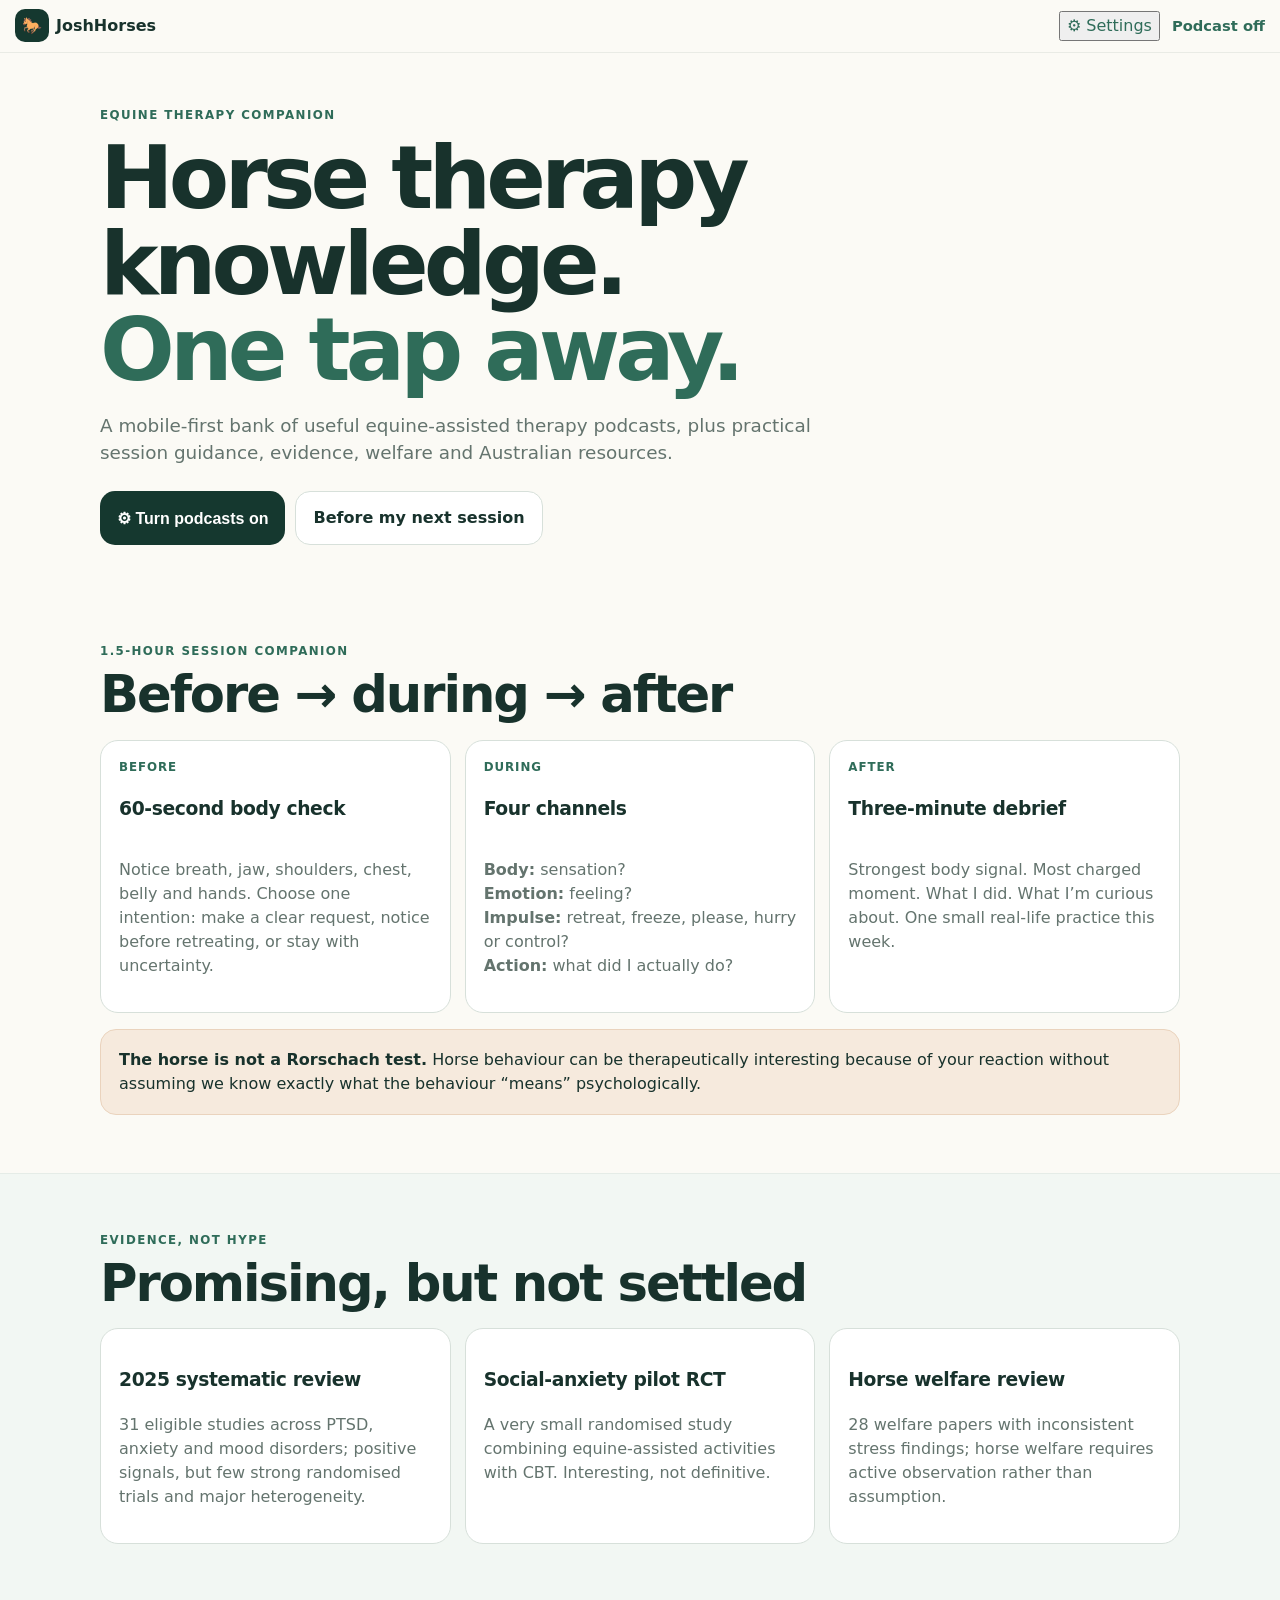
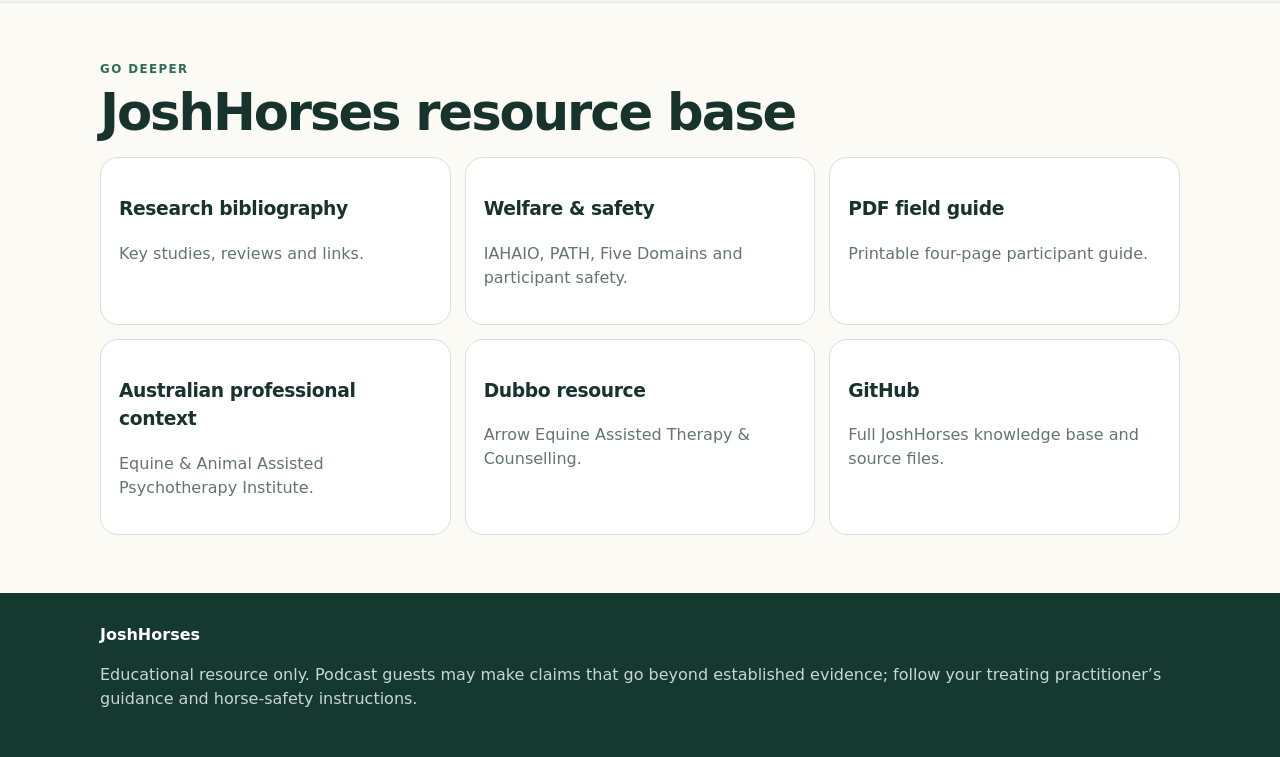
==== commit 624729c4: "Make podcast bank opt-in with settings and close control" ====
--- a/index.html
+++ b/index.html
@@ -1 +1,281 @@
-<!doctype html><html lang="en-AU"><head><meta charset="utf-8"><meta name="viewport" content="width=device-width,initial-scale=1,viewport-fit=cover"><meta name="theme-color" content="#15382f"><meta name="description" content="JoshHorses — equine therapy podcast bank, evidence and session companion."><title>JoshHorses — Horse Therapy Podcast Bank</title><style>:root{--deep:#15382f;--leaf:#2f6c59;--ink:#18322c;--muted:#64746e;--cream:#fbfaf5;--mist:#f2f7f3;--line:#d7e0da;--gold:#b77a32;--sage:#dce9df}*{box-sizing:border-box}html{scroll-behavior:smooth}body{margin:0;font-family:system-ui,-apple-system,Segoe UI,sans-serif;background:var(--cream);color:var(--ink);line-height:1.5}a{color:inherit}.wrap{width:min(1080px,calc(100% - 28px));margin:auto}.top{position:sticky;top:0;z-index:20;display:flex;justify-content:space-between;align-items:center;padding:11px 15px;background:#fbfaf5ee;backdrop-filter:blur(14px);border-bottom:1px solid #15382f14}.brand{font-weight:900;text-decoration:none}.brand b{background:var(--deep);color:white;border-radius:10px;padding:7px;margin-right:7px}.hero{padding:54px 0 40px}.eyebrow{font-size:.74rem;text-transform:uppercase;letter-spacing:.12em;font-weight:900;color:var(--leaf)}h1{font-size:clamp(2.6rem,8vw,5.5rem);line-height:.98;letter-spacing:-.055em;margin:10px 0 18px}h1 span{color:var(--leaf)}h2{font-size:clamp(2rem,5vw,3.2rem);letter-spacing:-.04em;line-height:1.05;margin:7px 0 18px}h3{letter-spacing:-.02em}.lead{font-size:1.15rem;color:var(--muted);max-width:760px}.btn{border:0;border-radius:15px;padding:14px 17px;font-weight:900;font-size:1rem;text-decoration:none;display:inline-flex;justify-content:center;align-items:center;cursor:pointer}.primary{background:var(--deep);color:white}.secondary{background:white;border:1px solid var(--line)}.hero-actions{display:flex;gap:10px;flex-wrap:wrap;margin-top:24px}.section{padding:58px 0}.alt{background:var(--mist);border-block:1px solid #e5ece7}.player{background:var(--deep);color:white;border-radius:24px;padding:22px;display:grid;grid-template-columns:1.1fr .9fr;gap:22px;align-items:center}.player p{color:#cfe0d9}.player .meta{color:#9fd0bc;font-weight:900;text-transform:uppercase;font-size:.75rem;letter-spacing:.08em}.player .open{background:white;color:var(--deep)}.shuffle{display:block;width:100%;margin:16px 0 18px;background:linear-gradient(135deg,#f2b65a,#d79036);color:#2d1d0d;font-size:clamp(1.08rem,4vw,1.45rem);padding:18px;box-shadow:0 10px 24px #b77a3230}.tools{display:flex;gap:10px;margin:18px 0 8px}.tools input,.tools select{width:100%;padding:12px;border-radius:12px;border:1px solid var(--line);font:inherit;background:white}.count{color:var(--muted);font-weight:750}.grid{display:grid;grid-template-columns:repeat(3,1fr);gap:14px}.card{background:white;border:1px solid var(--line);border-radius:18px;padding:18px;display:flex;flex-direction:column}.card .meta{font-size:.74rem;text-transform:uppercase;letter-spacing:.08em;font-weight:900;color:var(--leaf)}.card p{color:var(--muted);flex:1}.card.playing{border:2px solid var(--gold);box-shadow:0 10px 24px #b77a3220}.actions{display:flex;gap:8px;align-items:center}.play{border:0;background:var(--deep);color:white;border-radius:10px;padding:10px 12px;font-weight:850;cursor:pointer}.openlink{font-weight:850;color:var(--leaf);text-decoration:none;font-size:.92rem}.triptych{display:grid;grid-template-columns:repeat(3,1fr);gap:14px}.triptych .card{min-height:210px}.quote{padding:18px;border-radius:16px;background:#f6eadd;border:1px solid #ead3bd;margin-top:16px}.resources{display:grid;grid-template-columns:repeat(3,1fr);gap:14px}.resources a{text-decoration:none}.resource{background:white;border:1px solid var(--line);padding:18px;border-radius:18px;height:100%}.resource p{color:var(--muted)}footer{padding:30px 0;background:var(--deep);color:white}footer p{color:#c7d8d1}@media(max-width:800px){.player,.grid,.triptych,.resources{grid-template-columns:1fr}.hero{padding-top:40px}.section{padding:46px 0}.tools{flex-direction:column}.btn{width:100%}.player{padding:18px}}</style></head><body><header class="top"><a class="brand" href="#"><b>🐎</b>JoshHorses</a><a href="#listen" class="openlink">Listen</a></header><main><section class="hero wrap"><div class="eyebrow">Equine therapy companion</div><h1>Horse therapy knowledge.<br><span>One tap away.</span></h1><p class="lead">A mobile-first bank of useful equine-assisted therapy podcasts, plus practical session guidance, evidence, welfare and Australian resources.</p><div class="hero-actions"><a href="#listen" class="btn primary">🎧 Choose a podcast</a><a href="#session" class="btn secondary">Before my next session</a></div></section><section class="section alt" id="listen"><div class="wrap"><div class="eyebrow">Listen now</div><h2>25 directly playable horse-therapy episodes</h2><article class="player"><div><div id="playerMeta" class="meta">Introduction · 45 min · Mental Health</div><h3 id="playerTitle">Horse Assisted Therapy with Jane Faulkner — Part 1</h3><p id="playerDesc">Australian equine-assisted therapist Jane Faulkner on grounding, present-moment awareness and what horse-assisted therapy can look like.</p><a id="playerOpen" class="btn open" target="_blank" rel="noopener" href="https://open.spotify.com/episode/5wGPapGp6mo71b4FYA3wBO">Open in Spotify</a></div><iframe id="playerFrame" title="Spotify horse therapy episode" style="border-radius:12px" src="https://open.spotify.com/embed/episode/5wGPapGp6mo71b4FYA3wBO?theme=0" width="100%" height="152" frameborder="0" allow="autoplay; clipboard-write; encrypted-media; fullscreen; picture-in-picture" loading="lazy"></iframe></article><button id="shuffle" class="btn shuffle">🎲 Listen to different horse therapy podcast</button><div class="tools"><input id="search" type="search" placeholder="Search anxiety, trauma, boundaries, Australia…"><select id="filter"></select></div><p id="count" class="count"></p><div id="bank" class="grid"></div></div></section><section class="section wrap" id="session"><div class="eyebrow">1.5-hour session companion</div><h2>Before → during → after</h2><div class="triptych"><article class="card"><div class="meta">Before</div><h3>60-second body check</h3><p>Notice breath, jaw, shoulders, chest, belly and hands. Choose one intention: make a clear request, notice before retreating, or stay with uncertainty.</p></article><article class="card"><div class="meta">During</div><h3>Four channels</h3><p><strong>Body:</strong> sensation?<br><strong>Emotion:</strong> feeling?<br><strong>Impulse:</strong> retreat, freeze, please, hurry or control?<br><strong>Action:</strong> what did I actually do?</p></article><article class="card"><div class="meta">After</div><h3>Three-minute debrief</h3><p>Strongest body signal. Most charged moment. What I did. What I’m curious about. One small real-life practice this week.</p></article></div><div class="quote"><strong>The horse is not a Rorschach test.</strong> Horse behaviour can be therapeutically interesting because of your reaction without assuming we know exactly what the behaviour “means” psychologically.</div></section><section class="section alt"><div class="wrap"><div class="eyebrow">Evidence, not hype</div><h2>Promising, but not settled</h2><div class="resources"><a href="https://pmc.ncbi.nlm.nih.gov/articles/PMC12410245/" target="_blank"><article class="resource"><h3>2025 systematic review</h3><p>31 eligible studies across PTSD, anxiety and mood disorders; positive signals, but few strong randomised trials and major heterogeneity.</p></article></a><a href="https://pubmed.ncbi.nlm.nih.gov/26386749/" target="_blank"><article class="resource"><h3>Social-anxiety pilot RCT</h3><p>A very small randomised study combining equine-assisted activities with CBT. Interesting, not definitive.</p></article></a><a href="https://www.sciencedirect.com/science/article/pii/S0168159124002727" target="_blank"><article class="resource"><h3>Horse welfare review</h3><p>28 welfare papers with inconsistent stress findings; horse welfare requires active observation rather than assumption.</p></article></a></div></div></section><section class="section wrap"><div class="eyebrow">Go deeper</div><h2>JoshHorses resource base</h2><div class="resources"><a href="https://github.com/joshualparris/JoshHorses/blob/main/resources/research-bibliography.md" target="_blank"><article class="resource"><h3>Research bibliography</h3><p>Key studies, reviews and links.</p></article></a><a href="https://github.com/joshualparris/JoshHorses/blob/main/resources/horse-welfare-and-safety.md" target="_blank"><article class="resource"><h3>Welfare & safety</h3><p>IAHAIO, PATH, Five Domains and participant safety.</p></article></a><a href="https://raw.githubusercontent.com/joshualparris/JoshHorses/main/downloads/JoshHorses_Field_Guide.pdf" target="_blank"><article class="resource"><h3>PDF field guide</h3><p>Printable four-page participant guide.</p></article></a><a href="https://www.equinepsychotherapy.net.au/" target="_blank"><article class="resource"><h3>Australian professional context</h3><p>Equine & Animal Assisted Psychotherapy Institute.</p></article></a><a href="https://www.arrowequinetherapy.com.au/" target="_blank"><article class="resource"><h3>Dubbo resource</h3><p>Arrow Equine Assisted Therapy & Counselling.</p></article></a><a href="https://github.com/joshualparris/JoshHorses" target="_blank"><article class="resource"><h3>GitHub</h3><p>Full JoshHorses knowledge base and source files.</p></article></a></div></section></main><footer><div class="wrap"><strong>JoshHorses</strong><p>Educational resource only. Podcast guests may make claims that go beyond established evidence; follow your treating practitioner’s guidance and horse-safety instructions.</p></div></footer><script>const episodes=[{"id":"5wGPapGp6mo71b4FYA3wBO","cat":"Introduction","duration":"45 min","title":"Horse Assisted Therapy with Jane Faulkner — Part 1","show":"Mental Health","text":"Australian equine-assisted therapist Jane Faulkner on grounding, present-moment awareness and what horse-assisted therapy can look like."},{"id":"3wCSMgGdENUvoTlOY9YKMt","cat":"Trauma","duration":"34 min","title":"Horses for healing: lessons from equine therapy","show":"Mastering Change","text":"Trauma-informed counsellor and equine therapist Rianne Sibma-de Vries on presence, healing and horse-assisted work."},{"id":"23LJ06VD7CrZzutHT1SAb0","cat":"Relationships","duration":"50 min","title":"Healing trauma & showing up authentically via equine therapy","show":"Blush","text":"Courtney Clifford discusses trauma, attachment, intuition and relationships through equine therapy."},{"id":"1onSXutVQdYDVC4HlTUaGl","cat":"Trauma","duration":"36 min","title":"Finding Healing in Horses with Dr. Rebecca Bailey","show":"Veterinary Compassion Project","text":"A trauma therapist discusses horses, complex trauma and connection."},{"id":"3GyriK95G8BiUjKhqaeCvA","cat":"Neurodiversity","duration":"1 h 39","title":"Your Brain, Your Way — Dr. Chantel Prat","show":"Equine Assisted World","text":"Neuroscience, neurodiversity, curiosity and healing in an equine-assisted context."},{"id":"5HgzKKSysUN1UzeUsP5EHz","cat":"Trauma","duration":"42 min","title":"Straight from the Horse’s Mouth — Benefits of Equine Therapy","show":"Wellness Warrior","text":"LCSW Debbie Cunningham discusses using equine therapy in trauma treatment."},{"id":"7qVry7mesO5arLHdlBPyj4","cat":"Attachment","duration":"42 min","title":"Dr. Dana Kasper and Keith Shaw","show":"Mental Healthy","text":"Pediatric trauma, attachment theory and equine-assisted psychotherapy."},{"id":"4h4BWaud6wI2t2Ekef9HDp","cat":"Anxiety","duration":"2 h 12","title":"Curiosity Over Fear — Building Resilience in Horses and Humans","show":"Equine Assisted World","text":"Kira Julius on fear, resilience, curiosity and equine-assisted practice."},{"id":"0FQwVFlFAU1FuUfk7dS5Pj","cat":"Nervous system","duration":"52 min","title":"Polyvagal Theory, Equine Therapy & Trauma Recovery","show":"The Infinite Approach","text":"Dr. Rebecca Bailey on autonomic regulation, connection and trauma recovery."},{"id":"2yN7DOfg9ZQidRWQMdslyw","cat":"PTSD","duration":"48 min","title":"Harnessing Healing: Equine Therapy & Mental Wellness","show":"E11evate","text":"A conversation about equine-assisted therapy, PTSD and mental wellness."},{"id":"7h760P0KUxsg3DOxwTSAQa","cat":"Practice","duration":"2 h 18","title":"Joell Dunlap — Square Peg Foundation","show":"Equine Assisted World","text":"A deep look at a pioneering equine-assisted program and thoughtful practice."},{"id":"63ZQsvqD2MqwRfLS08Jtc1","cat":"Trauma-informed","duration":"1 h 22","title":"Joyful Horsemanship Through a Trauma-Informed Lens","show":"Sovereign Horse","text":"Trauma-informed horsemanship and the subtleties of safety, choice and relationship."},{"id":"6fbs3SpXAtQo9SCvOSNski","cat":"Learning","duration":"37 min","title":"Professional Animal-Assisted Wellness Therapy Program","show":"Rhodes Wellness Podcast","text":"Carla Webb on equine-facilitated learning, wellness and professional practice."},{"id":"4jWaISYMPIYTAJ9Ru8hj6v","cat":"Evidence","duration":"50 min","title":"Science behind equine-assisted learning & mental health","show":"Horse Power","text":"Shannon Knapp on research, mental health, HeartMath claims and scope of practice."},{"id":"1Ro2BaUCDGNuS7jctksmR7","cat":"Self-awareness","duration":"1 h 25","title":"The Wisdom of Horses: Healing, Self Love & Sovereignty","show":"Self Love Podcast","text":"Australian equine-assisted therapist Noni Boon on self-awareness and personal change."},{"id":"6lyfieL25pLG3vilBOxavd","cat":"Introduction","duration":"26 min","title":"Healing with horses","show":"The Conversation","text":"A concise discussion with women using horses in physical and mental-health work."},{"id":"47rJ52lwBSxvUC7CC5TZrX","cat":"Experiential","duration":"56 min","title":"The Healing Power of Animals: Equine Therapy","show":"HEAL with Kelly","text":"Kate Neligan discusses equine therapy alongside spiritual-psychology ideas; stronger energetic claims should be treated cautiously."},{"id":"2MWpBfQ6UnI90lTVEwdi8I","cat":"Programs","duration":"54 min","title":"Kingman’s Healing Hooves","show":"Horses in the Morning","text":"An equine-assisted therapy nonprofit supporting veterans, cancer survivors and others."},{"id":"05kJfYDSI8S6jmKBl0yp63","cat":"Connection","duration":"1 h 56","title":"Warwick Schiller on Attunement, Connection & Trust","show":"Equine Assisted World","text":"Attunement, connection, trust and nervous-system-aware horsemanship."},{"id":"3ug9FRDuFC8oG8ZJBQ6jjN","cat":"Australia","duration":"1 h 38","title":"Heather Lucass","show":"The Journey On Podcast","text":"Brisbane psychotherapist Heather Lucass on creating safe space for healing in the presence of horses."},{"id":"3IhCmHFNJLrmcVv1hcwWLX","cat":"Connection","duration":"1 h 44","title":"Warwick Schiller — Attuned Horsemanship","show":"Equine Assisted World","text":"A longer discussion of attunement and what people can learn about themselves through horses."},{"id":"0yRVWxonKdGxEHILVBxKdG","cat":"Relationships","duration":"2 h 12","title":"Kim Barthel — Relationship Matters","show":"Equine Assisted World","text":"Neuroscience, safety, trauma and the power of relationships."},{"id":"0aIJPnCQAHCiHESsEpUNih","cat":"Body awareness","duration":"2 h","title":"Mary Wanless on Rider Biomechanics, Flow & Feel","show":"Equine Assisted World","text":"More horsemanship-adjacent, but useful for body awareness, feel and embodied attention."},{"id":"4tLu6sNdGk0xFFuGi3NSZu","cat":"Nervous system","duration":"1 h 28","title":"Understanding the Power of the Nervous System — Warwick Schiller","show":"Holistic Horsemanship & Husbandry","text":"Nervous-system regulation, emotional awareness and the shift from correcting behaviour to understanding it."},{"id":"5DmetZvAMl1FWqZGSvXEVB","cat":"PTSD","duration":"47 min","title":"Nature’s Healers — The Transformative Power of Horses","show":"Hometown Hero Outdoors","text":"Sally Mixon discusses equine work with military personnel and first responders experiencing PTSD, trauma, anxiety and depression."}];let current=0;const title=document.getElementById('playerTitle'),desc=document.getElementById('playerDesc'),meta=document.getElementById('playerMeta'),frame=document.getElementById('playerFrame'),open=document.getElementById('playerOpen'),bank=document.getElementById('bank'),search=document.getElementById('search'),filter=document.getElementById('filter'),count=document.getElementById('count');const cats=[...new Set(episodes.map(e=>e.cat))].sort();filter.innerHTML='<option>All topics</option>'+cats.map(c=>`<option>${c}</option>`).join('');function url(e){return `https://open.spotify.com/episode/${e.id}`}function play(i,scroll=true){current=i;const e=episodes[i];title.textContent=e.title;desc.textContent=e.text;meta.textContent=`${e.cat} · ${e.duration} · ${e.show}`;frame.src=`https://open.spotify.com/embed/episode/${e.id}?theme=0`;open.href=url(e);render();if(scroll)document.getElementById('listen').scrollIntoView({behavior:'smooth'})}function random(){let n=current;while(n===current&&episodes.length>1)n=Math.floor(Math.random()*episodes.length);play(n,false)}function render(){const q=search.value.toLowerCase().trim(),c=filter.value;const rows=episodes.map((e,i)=>({...e,i})).filter(e=>(c==='All topics'||e.cat===c)&&(!q||`${e.title} ${e.show} ${e.text} ${e.cat}`.toLowerCase().includes(q)));count.textContent=`${rows.length} directly playable episode${rows.length===1?'':'s'}`;bank.innerHTML=rows.map(e=>`<article class="card ${e.i===current?'playing':''}"><div class="meta">${e.cat} · ${e.duration}</div><h3>${e.title}</h3><p><strong>${e.show}</strong><br>${e.text}</p><div class="actions"><button class="play" data-i="${e.i}">▶ Play here</button><a class="openlink" href="${url(e)}" target="_blank" rel="noopener">Spotify ↗</a></div></article>`).join('')}bank.addEventListener('click',e=>{const b=e.target.closest('.play');if(b)play(Number(b.dataset.i))});search.addEventListener('input',render);filter.addEventListener('change',render);document.getElementById('shuffle').addEventListener('click',random);render();</script></body></html>+<!doctype html>
+<html lang="en-AU">
+<head>
+  <meta charset="utf-8">
+  <meta name="viewport" content="width=device-width,initial-scale=1,viewport-fit=cover">
+  <meta name="theme-color" content="#15382f">
+  <meta name="description" content="JoshHorses — equine therapy podcast bank, evidence and session companion.">
+  <title>JoshHorses — Horse Therapy Podcast Bank</title>
+  <style>
+    :root{--deep:#15382f;--leaf:#2f6c59;--ink:#18322c;--muted:#64746e;--cream:#fbfaf5;--mist:#f2f7f3;--line:#d7e0da;--gold:#b77a32;--sage:#dce9df}
+    *{box-sizing:border-box}
+    html{scroll-behavior:smooth}
+    body{margin:0;font-family:system-ui,-apple-system,Segoe UI,sans-serif;background:var(--cream);color:var(--ink);line-height:1.5}
+    a{color:inherit}
+    .wrap{width:min(1080px,calc(100% - 28px));margin:auto}
+    .top{position:sticky;top:0;z-index:20;display:flex;justify-content:space-between;align-items:center;gap:10px;padding:11px 15px;background:#fbfaf5ee;backdrop-filter:blur(14px);border-bottom:1px solid #15382f14}
+    .brand{font-weight:900;text-decoration:none}.brand b{background:var(--deep);color:white;border-radius:10px;padding:7px;margin-right:7px}
+    .top-actions{display:flex;align-items:center;gap:12px}.top button{font:inherit}
+    .hero{padding:54px 0 40px}.eyebrow{font-size:.74rem;text-transform:uppercase;letter-spacing:.12em;font-weight:900;color:var(--leaf)}
+    h1{font-size:clamp(2.6rem,8vw,5.5rem);line-height:.98;letter-spacing:-.055em;margin:10px 0 18px}h1 span{color:var(--leaf)}
+    h2{font-size:clamp(2rem,5vw,3.2rem);letter-spacing:-.04em;line-height:1.05;margin:7px 0 18px}h3{letter-spacing:-.02em}
+    .lead{font-size:1.15rem;color:var(--muted);max-width:760px}.btn{border:0;border-radius:15px;padding:14px 17px;font-weight:900;font-size:1rem;text-decoration:none;display:inline-flex;justify-content:center;align-items:center;cursor:pointer}
+    .primary{background:var(--deep);color:white}.secondary{background:white;border:1px solid var(--line)}.hero-actions{display:flex;gap:10px;flex-wrap:wrap;margin-top:24px}
+    .section{padding:58px 0}.alt{background:var(--mist);border-block:1px solid #e5ece7}
+    .section-heading{display:flex;align-items:flex-start;justify-content:space-between;gap:16px}.podcast-close{border:1px solid var(--line);background:white;color:var(--ink);width:44px;height:44px;border-radius:50%;font-size:1.55rem;line-height:1;cursor:pointer;flex:0 0 auto}
+    .player{background:var(--deep);color:white;border-radius:24px;padding:22px;display:grid;grid-template-columns:1.1fr .9fr;gap:22px;align-items:center}.player p{color:#cfe0d9}.player .meta{color:#9fd0bc;font-weight:900;text-transform:uppercase;font-size:.75rem;letter-spacing:.08em}.player .open{background:white;color:var(--deep)}
+    .shuffle{display:block;width:100%;margin:16px 0 18px;background:linear-gradient(135deg,#f2b65a,#d79036);color:#2d1d0d;font-size:clamp(1.08rem,4vw,1.45rem);padding:18px;box-shadow:0 10px 24px #b77a3230}
+    .tools{display:flex;gap:10px;margin:18px 0 8px}.tools input,.tools select{width:100%;padding:12px;border-radius:12px;border:1px solid var(--line);font:inherit;background:white}.count{color:var(--muted);font-weight:750}
+    .grid{display:grid;grid-template-columns:repeat(3,1fr);gap:14px}.card{background:white;border:1px solid var(--line);border-radius:18px;padding:18px;display:flex;flex-direction:column}.card .meta{font-size:.74rem;text-transform:uppercase;letter-spacing:.08em;font-weight:900;color:var(--leaf)}.card p{color:var(--muted);flex:1}.card.playing{border:2px solid var(--gold);box-shadow:0 10px 24px #b77a3220}
+    .actions{display:flex;gap:8px;align-items:center}.play{border:0;background:var(--deep);color:white;border-radius:10px;padding:10px 12px;font-weight:850;cursor:pointer}.openlink{font-weight:850;color:var(--leaf);text-decoration:none;font-size:.92rem}
+    .triptych{display:grid;grid-template-columns:repeat(3,1fr);gap:14px}.triptych .card{min-height:210px}.quote{padding:18px;border-radius:16px;background:#f6eadd;border:1px solid #ead3bd;margin-top:16px}
+    .resources{display:grid;grid-template-columns:repeat(3,1fr);gap:14px}.resources a{text-decoration:none}.resource{background:white;border:1px solid var(--line);padding:18px;border-radius:18px;height:100%}.resource p{color:var(--muted)}
+    footer{padding:30px 0;background:var(--deep);color:white}footer p{color:#c7d8d1}
+    dialog{border:0;padding:0;border-radius:22px;width:min(520px,calc(100vw - 28px));box-shadow:0 24px 80px #10251f55;color:var(--ink)}dialog::backdrop{background:#10251f99;backdrop-filter:blur(3px)}
+    .settings-card{padding:22px;background:var(--cream)}.settings-head{display:flex;align-items:center;justify-content:space-between;gap:12px;margin-bottom:12px}.settings-head h2{font-size:1.7rem;margin:0}.icon-btn{border:1px solid var(--line);background:white;width:42px;height:42px;border-radius:50%;font-size:1.4rem;cursor:pointer}.setting-row{display:flex;justify-content:space-between;align-items:center;gap:18px;background:white;border:1px solid var(--line);border-radius:16px;padding:16px}.setting-row strong{display:block}.setting-row small{display:block;color:var(--muted);margin-top:3px}.setting-row input{width:22px;height:22px;accent-color:var(--deep)}.settings-done{width:100%;margin-top:14px}
+    [hidden]{display:none!important}
+    button:focus-visible,a:focus-visible,input:focus-visible,select:focus-visible{outline:3px solid #4fae8c;outline-offset:3px}
+    @media(max-width:800px){.player,.grid,.triptych,.resources{grid-template-columns:1fr}.hero{padding-top:40px}.section{padding:46px 0}.tools{flex-direction:column}.btn{width:100%}.player{padding:18px}.top-actions{gap:8px}.top .openlink{font-size:.84rem}}
+  </style>
+</head>
+<body>
+  <header class="top">
+    <a class="brand" href="#"><b>🐎</b>JoshHorses</a>
+    <div class="top-actions">
+      <button id="settingsButton" class="openlink" type="button">⚙ Settings</button>
+      <a id="listenNav" href="#listen" class="openlink">Listen</a>
+    </div>
+  </header>
+
+  <main>
+    <section class="hero wrap">
+      <div class="eyebrow">Equine therapy companion</div>
+      <h1>Horse therapy knowledge.<br><span>One tap away.</span></h1>
+      <p class="lead">A mobile-first bank of useful equine-assisted therapy podcasts, plus practical session guidance, evidence, welfare and Australian resources.</p>
+      <div class="hero-actions">
+        <button id="heroPodcast" class="btn primary" type="button">🎧 Choose a podcast</button>
+        <a href="#session" class="btn secondary">Before my next session</a>
+      </div>
+    </section>
+
+    <section class="section alt" id="listen" hidden>
+      <div class="wrap">
+        <div class="section-heading">
+          <div>
+            <div class="eyebrow">Listen now</div>
+            <h2>25 directly playable horse-therapy episodes</h2>
+          </div>
+          <button id="closePodcast" class="podcast-close" type="button" aria-label="Close podcast bank" title="Close podcast bank">×</button>
+        </div>
+        <article class="player">
+          <div>
+            <div id="playerMeta" class="meta">Introduction · 45 min · Mental Health</div>
+            <h3 id="playerTitle">Horse Assisted Therapy with Jane Faulkner — Part 1</h3>
+            <p id="playerDesc">Australian equine-assisted therapist Jane Faulkner on grounding, present-moment awareness and what horse-assisted therapy can look like.</p>
+            <a id="playerOpen" class="btn open" target="_blank" rel="noopener" href="https://open.spotify.com/episode/5wGPapGp6mo71b4FYA3wBO">Open in Spotify</a>
+          </div>
+          <iframe id="playerFrame" title="Spotify horse therapy episode" style="border-radius:12px" width="100%" height="152" frameborder="0" allow="autoplay; clipboard-write; encrypted-media; fullscreen; picture-in-picture" loading="lazy"></iframe>
+        </article>
+        <button id="shuffle" class="btn shuffle">🎲 Listen to different horse therapy podcast</button>
+        <div class="tools">
+          <input id="search" type="search" placeholder="Search anxiety, trauma, boundaries, Australia…">
+          <select id="filter"></select>
+        </div>
+        <p id="count" class="count"></p>
+        <div id="bank" class="grid"></div>
+      </div>
+    </section>
+
+    <section class="section wrap" id="session">
+      <div class="eyebrow">1.5-hour session companion</div>
+      <h2>Before → during → after</h2>
+      <div class="triptych">
+        <article class="card"><div class="meta">Before</div><h3>60-second body check</h3><p>Notice breath, jaw, shoulders, chest, belly and hands. Choose one intention: make a clear request, notice before retreating, or stay with uncertainty.</p></article>
+        <article class="card"><div class="meta">During</div><h3>Four channels</h3><p><strong>Body:</strong> sensation?<br><strong>Emotion:</strong> feeling?<br><strong>Impulse:</strong> retreat, freeze, please, hurry or control?<br><strong>Action:</strong> what did I actually do?</p></article>
+        <article class="card"><div class="meta">After</div><h3>Three-minute debrief</h3><p>Strongest body signal. Most charged moment. What I did. What I’m curious about. One small real-life practice this week.</p></article>
+      </div>
+      <div class="quote"><strong>The horse is not a Rorschach test.</strong> Horse behaviour can be therapeutically interesting because of your reaction without assuming we know exactly what the behaviour “means” psychologically.</div>
+    </section>
+
+    <section class="section alt">
+      <div class="wrap">
+        <div class="eyebrow">Evidence, not hype</div>
+        <h2>Promising, but not settled</h2>
+        <div class="resources">
+          <a href="https://pmc.ncbi.nlm.nih.gov/articles/PMC12410245/" target="_blank"><article class="resource"><h3>2025 systematic review</h3><p>31 eligible studies across PTSD, anxiety and mood disorders; positive signals, but few strong randomised trials and major heterogeneity.</p></article></a>
+          <a href="https://pubmed.ncbi.nlm.nih.gov/26386749/" target="_blank"><article class="resource"><h3>Social-anxiety pilot RCT</h3><p>A very small randomised study combining equine-assisted activities with CBT. Interesting, not definitive.</p></article></a>
+          <a href="https://www.sciencedirect.com/science/article/pii/S0168159124002727" target="_blank"><article class="resource"><h3>Horse welfare review</h3><p>28 welfare papers with inconsistent stress findings; horse welfare requires active observation rather than assumption.</p></article></a>
+        </div>
+      </div>
+    </section>
+
+    <section class="section wrap">
+      <div class="eyebrow">Go deeper</div>
+      <h2>JoshHorses resource base</h2>
+      <div class="resources">
+        <a href="https://github.com/joshualparris/JoshHorses/blob/main/resources/research-bibliography.md" target="_blank"><article class="resource"><h3>Research bibliography</h3><p>Key studies, reviews and links.</p></article></a>
+        <a href="https://github.com/joshualparris/JoshHorses/blob/main/resources/horse-welfare-and-safety.md" target="_blank"><article class="resource"><h3>Welfare & safety</h3><p>IAHAIO, PATH, Five Domains and participant safety.</p></article></a>
+        <a href="https://raw.githubusercontent.com/joshualparris/JoshHorses/main/downloads/JoshHorses_Field_Guide.pdf" target="_blank"><article class="resource"><h3>PDF field guide</h3><p>Printable four-page participant guide.</p></article></a>
+        <a href="https://www.equinepsychotherapy.net.au/" target="_blank"><article class="resource"><h3>Australian professional context</h3><p>Equine & Animal Assisted Psychotherapy Institute.</p></article></a>
+        <a href="https://www.arrowequinetherapy.com.au/" target="_blank"><article class="resource"><h3>Dubbo resource</h3><p>Arrow Equine Assisted Therapy & Counselling.</p></article></a>
+        <a href="https://github.com/joshualparris/JoshHorses" target="_blank"><article class="resource"><h3>GitHub</h3><p>Full JoshHorses knowledge base and source files.</p></article></a>
+      </div>
+    </section>
+  </main>
+
+  <footer><div class="wrap"><strong>JoshHorses</strong><p>Educational resource only. Podcast guests may make claims that go beyond established evidence; follow your treating practitioner’s guidance and horse-safety instructions.</p></div></footer>
+
+  <dialog id="appSettings" aria-labelledby="settingsTitle">
+    <div class="settings-card">
+      <div class="settings-head">
+        <h2 id="settingsTitle">Settings</h2>
+        <button id="settingsClose" class="icon-btn" type="button" aria-label="Close settings">×</button>
+      </div>
+      <label class="setting-row">
+        <span><strong>Podcast bank</strong><small>Optional. Off by default. Turn it on here; use × in the podcast section to close it again.</small></span>
+        <input id="podcastEnabled" type="checkbox" aria-label="Show podcast bank">
+      </label>
+      <button id="settingsDone" class="btn primary settings-done" type="button">Done</button>
+    </div>
+  </dialog>
+
+  <script>
+    const episodes=[
+      {"id":"5wGPapGp6mo71b4FYA3wBO","cat":"Introduction","duration":"45 min","title":"Horse Assisted Therapy with Jane Faulkner — Part 1","show":"Mental Health","text":"Australian equine-assisted therapist Jane Faulkner on grounding, present-moment awareness and what horse-assisted therapy can look like."},
+      {"id":"3wCSMgGdENUvoTlOY9YKMt","cat":"Trauma","duration":"34 min","title":"Horses for healing: lessons from equine therapy","show":"Mastering Change","text":"Trauma-informed counsellor and equine therapist Rianne Sibma-de Vries on presence, healing and horse-assisted work."},
+      {"id":"23LJ06VD7CrZzutHT1SAb0","cat":"Relationships","duration":"50 min","title":"Healing trauma & showing up authentically via equine therapy","show":"Blush","text":"Courtney Clifford discusses trauma, attachment, intuition and relationships through equine therapy."},
+      {"id":"1onSXutVQdYDVC4HlTUaGl","cat":"Trauma","duration":"36 min","title":"Finding Healing in Horses with Dr. Rebecca Bailey","show":"Veterinary Compassion Project","text":"A trauma therapist discusses horses, complex trauma and connection."},
+      {"id":"3GyriK95G8BiUjKhqaeCvA","cat":"Neurodiversity","duration":"1 h 39","title":"Your Brain, Your Way — Dr. Chantel Prat","show":"Equine Assisted World","text":"Neuroscience, neurodiversity, curiosity and healing in an equine-assisted context."},
+      {"id":"5HgzKKSysUN1UzeUsP5EHz","cat":"Trauma","duration":"42 min","title":"Straight from the Horse’s Mouth — Benefits of Equine Therapy","show":"Wellness Warrior","text":"LCSW Debbie Cunningham discusses using equine therapy in trauma treatment."},
+      {"id":"7qVry7mesO5arLHdlBPyj4","cat":"Attachment","duration":"42 min","title":"Dr. Dana Kasper and Keith Shaw","show":"Mental Healthy","text":"Pediatric trauma, attachment theory and equine-assisted psychotherapy."},
+      {"id":"4h4BWaud6wI2t2Ekef9HDp","cat":"Anxiety","duration":"2 h 12","title":"Curiosity Over Fear — Building Resilience in Horses and Humans","show":"Equine Assisted World","text":"Kira Julius on fear, resilience, curiosity and equine-assisted practice."},
+      {"id":"0FQwVFlFAU1FuUfk7dS5Pj","cat":"Nervous system","duration":"52 min","title":"Polyvagal Theory, Equine Therapy & Trauma Recovery","show":"The Infinite Approach","text":"Dr. Rebecca Bailey on autonomic regulation, connection and trauma recovery."},
+      {"id":"2yN7DOfg9ZQidRWQMdslyw","cat":"PTSD","duration":"48 min","title":"Harnessing Healing: Equine Therapy & Mental Wellness","show":"E11evate","text":"A conversation about equine-assisted therapy, PTSD and mental wellness."},
+      {"id":"7h760P0KUxsg3DOxwTSAQa","cat":"Practice","duration":"2 h 18","title":"Joell Dunlap — Square Peg Foundation","show":"Equine Assisted World","text":"A deep look at a pioneering equine-assisted program and thoughtful practice."},
+      {"id":"63ZQsvqD2MqwRfLS08Jtc1","cat":"Trauma-informed","duration":"1 h 22","title":"Joyful Horsemanship Through a Trauma-Informed Lens","show":"Sovereign Horse","text":"Trauma-informed horsemanship and the subtleties of safety, choice and relationship."},
+      {"id":"6fbs3SpXAtQo9SCvOSNski","cat":"Learning","duration":"37 min","title":"Professional Animal-Assisted Wellness Therapy Program","show":"Rhodes Wellness Podcast","text":"Carla Webb on equine-facilitated learning, wellness and professional practice."},
+      {"id":"4jWaISYMPIYTAJ9Ru8hj6v","cat":"Evidence","duration":"50 min","title":"Science behind equine-assisted learning & mental health","show":"Horse Power","text":"Shannon Knapp on research, mental health, HeartMath claims and scope of practice."},
+      {"id":"1Ro2BaUCDGNuS7jctksmR7","cat":"Self-awareness","duration":"1 h 25","title":"The Wisdom of Horses: Healing, Self Love & Sovereignty","show":"Self Love Podcast","text":"Australian equine-assisted therapist Noni Boon on self-awareness and personal change."},
+      {"id":"6lyfieL25pLG3vilBOxavd","cat":"Introduction","duration":"26 min","title":"Healing with horses","show":"The Conversation","text":"A concise discussion with women using horses in physical and mental-health work."},
+      {"id":"47rJ52lwBSxvUC7CC5TZrX","cat":"Experiential","duration":"56 min","title":"The Healing Power of Animals: Equine Therapy","show":"HEAL with Kelly","text":"Kate Neligan discusses equine therapy alongside spiritual-psychology ideas; stronger energetic claims should be treated cautiously."},
+      {"id":"2MWpBfQ6UnI90lTVEwdi8I","cat":"Programs","duration":"54 min","title":"Kingman’s Healing Hooves","show":"Horses in the Morning","text":"An equine-assisted therapy nonprofit supporting veterans, cancer survivors and others."},
+      {"id":"05kJfYDSI8S6jmKBl0yp63","cat":"Connection","duration":"1 h 56","title":"Warwick Schiller on Attunement, Connection & Trust","show":"Equine Assisted World","text":"Attunement, connection, trust and nervous-system-aware horsemanship."},
+      {"id":"3ug9FRDuFC8oG8ZJBQ6jjN","cat":"Australia","duration":"1 h 38","title":"Heather Lucass","show":"The Journey On Podcast","text":"Brisbane psychotherapist Heather Lucass on creating safe space for healing in the presence of horses."},
+      {"id":"3IhCmHFNJLrmcVv1hcwWLX","cat":"Connection","duration":"1 h 44","title":"Warwick Schiller — Attuned Horsemanship","show":"Equine Assisted World","text":"A longer discussion of attunement and what people can learn about themselves through horses."},
+      {"id":"0yRVWxonKdGxEHILVBxKdG","cat":"Relationships","duration":"2 h 12","title":"Kim Barthel — Relationship Matters","show":"Equine Assisted World","text":"Neuroscience, safety, trauma and the power of relationships."},
+      {"id":"0aIJPnCQAHCiHESsEpUNih","cat":"Body awareness","duration":"2 h","title":"Mary Wanless on Rider Biomechanics, Flow & Feel","show":"Equine Assisted World","text":"More horsemanship-adjacent, but useful for body awareness, feel and embodied attention."},
+      {"id":"4tLu6sNdGk0xFFuGi3NSZu","cat":"Nervous system","duration":"1 h 28","title":"Understanding the Power of the Nervous System — Warwick Schiller","show":"Holistic Horsemanship & Husbandry","text":"Nervous-system regulation, emotional awareness and the shift from correcting behaviour to understanding it."},
+      {"id":"5DmetZvAMl1FWqZGSvXEVB","cat":"PTSD","duration":"47 min","title":"Nature’s Healers — The Transformative Power of Horses","show":"Hometown Hero Outdoors","text":"Sally Mixon discusses equine work with military personnel and first responders experiencing PTSD, trauma, anxiety and depression."}
+    ];
+
+    const PODCAST_PREF='joshhorses-podcast-enabled-v1';
+    let current=0;
+    const title=document.getElementById('playerTitle');
+    const desc=document.getElementById('playerDesc');
+    const meta=document.getElementById('playerMeta');
+    const frame=document.getElementById('playerFrame');
+    const open=document.getElementById('playerOpen');
+    const bank=document.getElementById('bank');
+    const search=document.getElementById('search');
+    const filter=document.getElementById('filter');
+    const count=document.getElementById('count');
+    const listenSection=document.getElementById('listen');
+    const podcastEnabled=document.getElementById('podcastEnabled');
+    const settings=document.getElementById('appSettings');
+    const listenNav=document.getElementById('listenNav');
+    const heroPodcast=document.getElementById('heroPodcast');
+
+    const cats=[...new Set(episodes.map(e=>e.cat))].sort();
+    filter.innerHTML='<option>All topics</option>'+cats.map(c=>`<option>${c}</option>`).join('');
+
+    function url(e){return `https://open.spotify.com/episode/${e.id}`}
+
+    function isPodcastEnabled(){return localStorage.getItem(PODCAST_PREF)==='true'}
+
+    function syncPlayerSource(){
+      if(!isPodcastEnabled()){
+        frame.removeAttribute('src');
+        return;
+      }
+      const ep=episodes[current];
+      frame.src=`https://open.spotify.com/embed/episode/${ep.id}?theme=0`;
+    }
+
+    function setPodcastEnabled(enabled,{scroll=false}={}){
+      localStorage.setItem(PODCAST_PREF,enabled?'true':'false');
+      podcastEnabled.checked=enabled;
+      listenSection.hidden=!enabled;
+      listenNav.textContent=enabled?'Listen':'Podcast off';
+      heroPodcast.textContent=enabled?'🎧 Choose a podcast':'⚙ Turn podcasts on';
+      if(enabled){
+        syncPlayerSource();
+        if(scroll)listenSection.scrollIntoView({behavior:'smooth',block:'start'});
+      }else{
+        frame.removeAttribute('src');
+      }
+    }
+
+    function openSettings(){
+      podcastEnabled.checked=isPodcastEnabled();
+      if(typeof settings.showModal==='function')settings.showModal();
+      else settings.setAttribute('open','');
+    }
+
+    function closeSettings(){
+      if(typeof settings.close==='function')settings.close();
+      else settings.removeAttribute('open');
+    }
+
+    function play(i,scroll=true){
+      current=i;
+      const e=episodes[i];
+      title.textContent=e.title;
+      desc.textContent=e.text;
+      meta.textContent=`${e.cat} · ${e.duration} · ${e.show}`;
+      open.href=url(e);
+      syncPlayerSource();
+      render();
+      if(scroll&&isPodcastEnabled())listenSection.scrollIntoView({behavior:'smooth'});
+    }
+
+    function random(){
+      let n=current;
+      while(n===current&&episodes.length>1)n=Math.floor(Math.random()*episodes.length);
+      play(n,false);
+    }
+
+    function render(){
+      const q=search.value.toLowerCase().trim(),c=filter.value;
+      const rows=episodes.map((e,i)=>({...e,i})).filter(e=>(c==='All topics'||e.cat===c)&&(!q||`${e.title} ${e.show} ${e.text} ${e.cat}`.toLowerCase().includes(q)));
+      count.textContent=`${rows.length} directly playable episode${rows.length===1?'':'s'}`;
+      bank.innerHTML=rows.map(e=>`<article class="card ${e.i===current?'playing':''}"><div class="meta">${e.cat} · ${e.duration}</div><h3>${e.title}</h3><p><strong>${e.show}</strong><br>${e.text}</p><div class="actions"><button class="play" data-i="${e.i}">▶ Play here</button><a class="openlink" href="${url(e)}" target="_blank" rel="noopener">Spotify ↗</a></div></article>`).join('');
+    }
+
+    bank.addEventListener('click',e=>{const b=e.target.closest('.play');if(b)play(Number(b.dataset.i))});
+    search.addEventListener('input',render);
+    filter.addEventListener('change',render);
+    document.getElementById('shuffle').addEventListener('click',random);
+    document.getElementById('settingsButton').addEventListener('click',openSettings);
+    document.getElementById('settingsClose').addEventListener('click',closeSettings);
+    document.getElementById('settingsDone').addEventListener('click',closeSettings);
+    document.getElementById('closePodcast').addEventListener('click',()=>setPodcastEnabled(false));
+    podcastEnabled.addEventListener('change',()=>setPodcastEnabled(podcastEnabled.checked,{scroll:false}));
+    listenNav.addEventListener('click',e=>{
+      if(!isPodcastEnabled()){
+        e.preventDefault();
+        openSettings();
+      }
+    });
+    heroPodcast.addEventListener('click',()=>{
+      if(isPodcastEnabled())listenSection.scrollIntoView({behavior:'smooth',block:'start'});
+      else openSettings();
+    });
+    settings.addEventListener('click',e=>{
+      if(e.target===settings)closeSettings();
+    });
+
+    render();
+    setPodcastEnabled(isPodcastEnabled());
+  </script>
+</body>
+</html>
